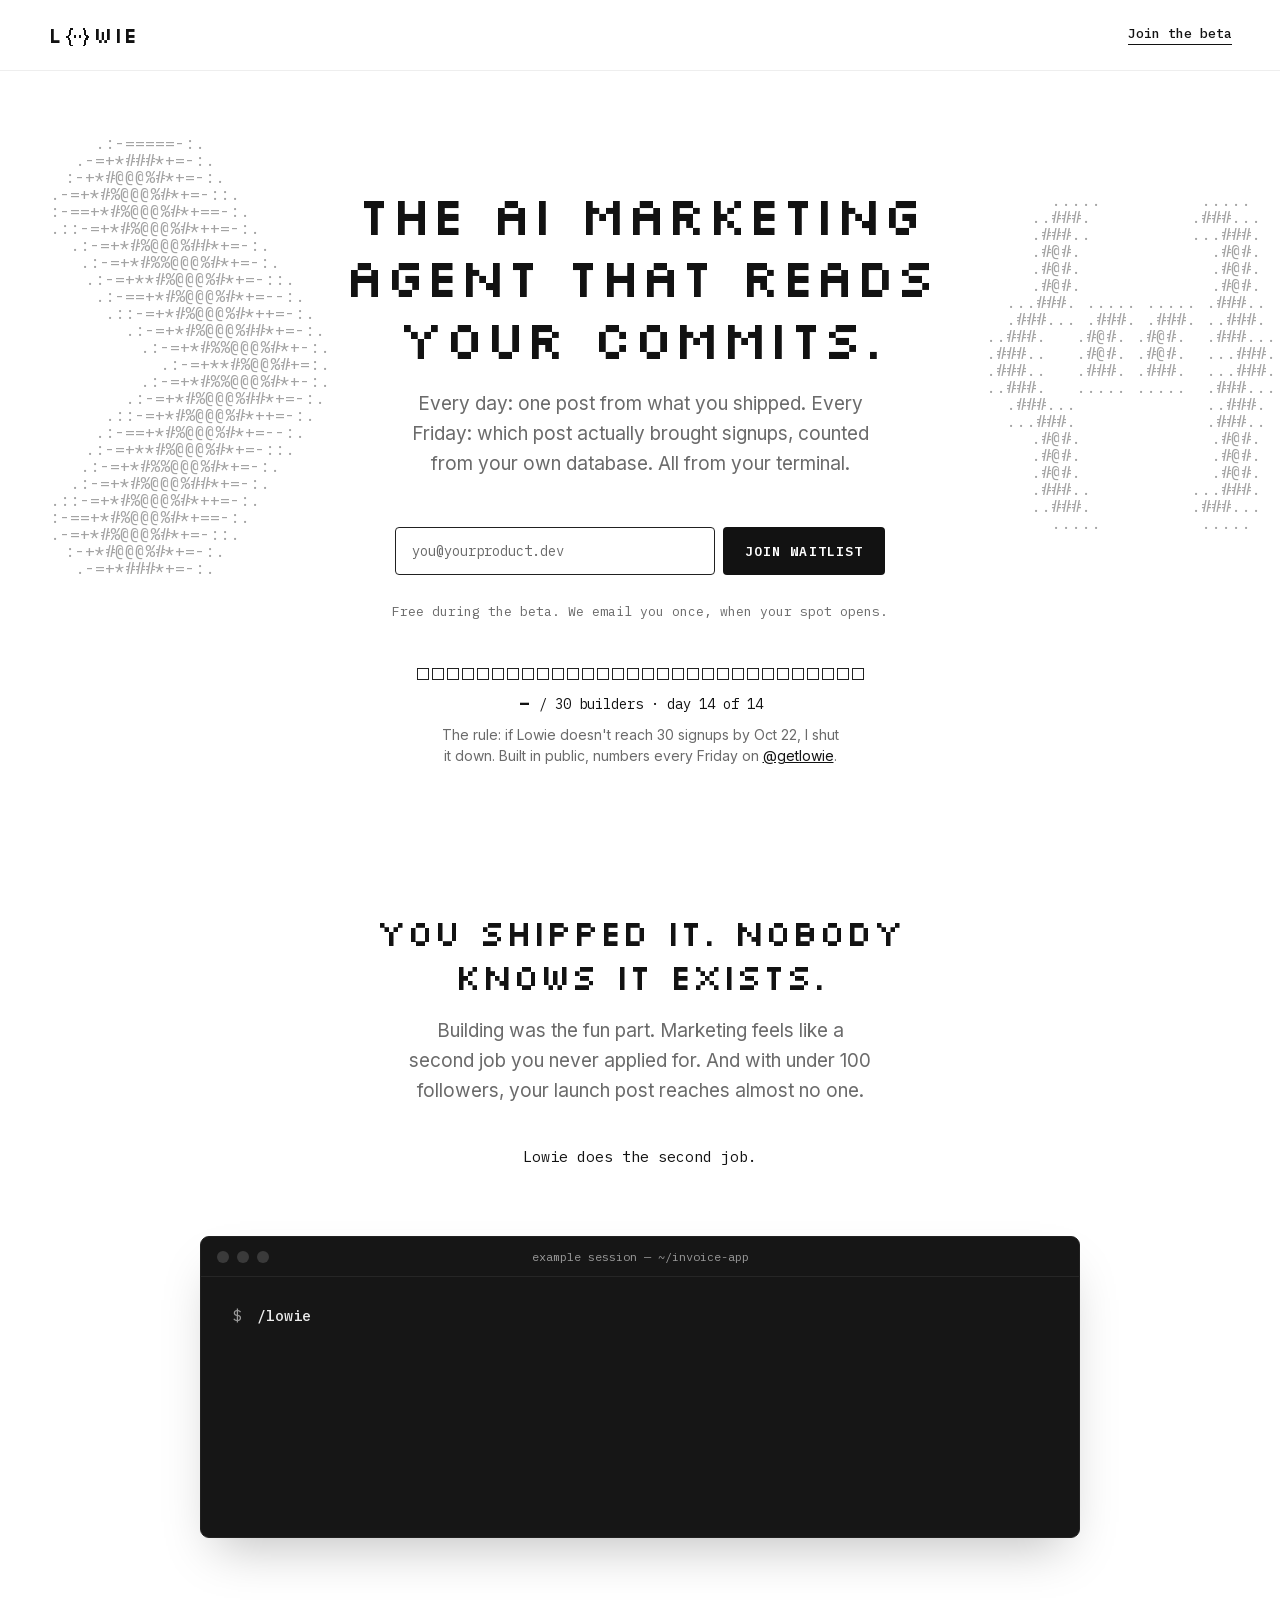
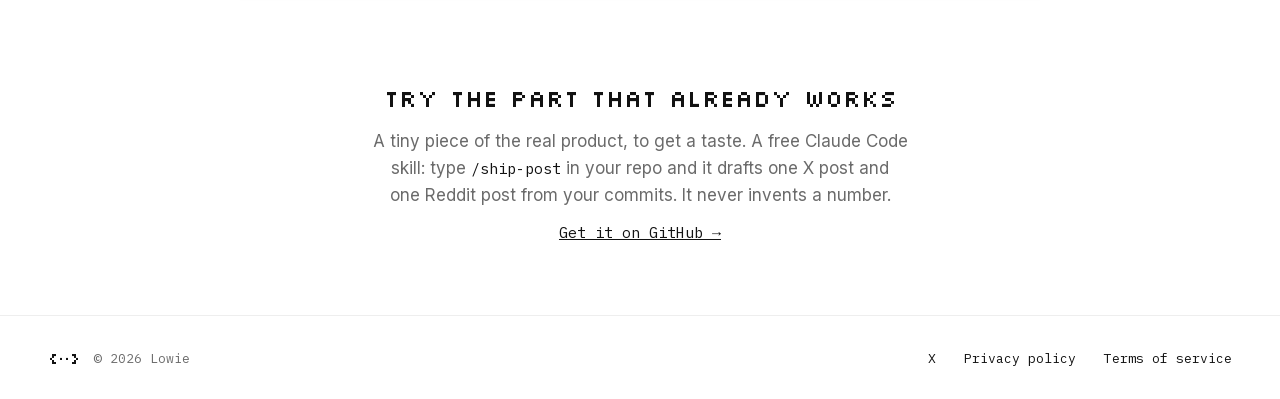
==== index.html @ 248601bb "Lead with measurement instead of thread finding Co-Authored-By: Claude Opus 5.5 <noreply@anthropic.c" ====
<!doctype html>
<html lang="en">
<head>
<meta charset="utf-8">
<meta name="viewport" content="width=device-width, initial-scale=1">
<title>Lowie: the AI marketing agent that reads your commits</title>
<meta name="description" content="Every day: one post from what you shipped. Every Friday: which post actually brought signups, counted from your own database. All from your terminal.">
<meta property="og:title" content="Lowie: the AI marketing agent that reads your commits">
<meta property="og:description" content="Every day: one post from what you shipped. Every Friday: which post actually brought signups.">
<meta property="og:type" content="website">
<meta property="og:url" content="https://getlowie.vercel.app/">
<meta property="og:image" content="https://getlowie.vercel.app/og.png">
<meta property="og:image:width" content="1200">
<meta property="og:image:height" content="630">
<meta property="og:image:alt" content="Lowie: the AI marketing agent that reads your commits.">
<meta name="twitter:card" content="summary_large_image">
<meta name="twitter:site" content="@getlowie">
<meta name="twitter:image" content="https://getlowie.vercel.app/og.png">
<meta name="theme-color" content="#FFFFFF">
<link rel="apple-touch-icon" href="/apple-touch-icon.png">
<link rel="icon" href="favicon.svg" type="image/svg+xml">
<link href="/fonts/fonts.css" rel="stylesheet">
<style>
  :root {
    --bg: #FFFFFF; --ink: #121212; --muted: #6B6B6B; --line: #EEEEEE;
    --lavender: #EAE4FF; --ascii: #A3A3A3;
    --term: #161616; --term-line: #262626; --term-text: #EDEDED; --term-dim: #9A9A9A;
    --term-accent: #C4B5FD; --term-ok: #86EFAC; --term-hl: #232129;
    --mono: "IBM Plex Mono", ui-monospace, Menlo, monospace;
    --pixel: "Silkscreen", var(--mono);
    --sans: "Inter", system-ui, sans-serif;
  }
  * { box-sizing: border-box; margin: 0; }
  body { background: var(--bg); color: var(--ink); font-family: var(--sans); -webkit-font-smoothing: antialiased; overflow-x: hidden; }
  a { color: inherit; }
  ::selection { background: var(--lavender); color: var(--ink); }
  h1, .sub { text-wrap: balance; }

  body > nav { display: flex; align-items: center; justify-content: space-between; padding: 24px 48px; border-bottom: 1px solid var(--line); }
  .logo { display: flex; align-items: center; text-decoration: none; font-family: var(--pixel); font-size: 22px; line-height: 1; letter-spacing: .02em; }
  .logo .wm { display: flex; align-items: center; }
  .logo svg { margin: 0 3px; position: relative; top: 2px; }
  .navlink { font-family: var(--mono); font-size: 13px; font-weight: 500; color: var(--ink); text-decoration: none; border-bottom: 1px solid var(--ink); padding-bottom: 2px; }
  .chip { font-family: var(--mono); font-size: 12px; font-weight: 600; letter-spacing: .08em; text-transform: uppercase; background: var(--lavender); color: var(--ink); padding: 7px 12px; border-radius: 4px; text-decoration: none; }

  .hero { position: relative; display: flex; flex-direction: column; align-items: center; text-align: center; gap: 28px; padding: 112px 48px 72px; }
  .hero h1 { font-family: var(--pixel); font-weight: 400; font-size: 54px; line-height: 62px; max-width: 820px; letter-spacing: -.01em; }
  .sub { font-size: 19px; line-height: 30px; color: var(--muted); max-width: 600px; margin-top: -8px; }
  #join { margin-top: 8px; }
  .ascii { position: absolute; top: 64px; font-family: var(--mono); font-size: 16px; line-height: 17px; color: var(--ascii); white-space: pre; user-select: none; pointer-events: none; }
  .ascii.left { left: -40px; }
  .ascii.right { right: 4px; font-size: 16px; line-height: 17px; top: 104px; }

  form { display: flex; gap: 8px; padding-top: 12px; }
  input[type=email], input[type=text] { width: 320px; height: 48px; padding: 0 16px; border: 1px solid #212121; border-radius: 4px; font-family: var(--mono); font-size: 14px; color: var(--ink); background: #fff; }
  input::placeholder { color: var(--muted); }
  input:focus-visible, button:focus-visible { outline: 2px solid var(--ink); outline-offset: 2px; }
  button { height: 48px; padding: 0 22px; border: 0; border-radius: 4px; background: var(--ink); color: #fff; font-family: var(--mono); font-size: 13px; font-weight: 600; letter-spacing: .08em; text-transform: uppercase; cursor: pointer; transition: opacity 150ms; }
  button:hover { opacity: .85; }
  button[disabled] { opacity: .6; cursor: default; }
  .live { display: flex; flex-direction: column; align-items: center; gap: 10px; padding-top: 20px; max-width: 520px; }
  .live-bar { display: flex; gap: 3px; }
  .live-bar i { width: 12px; height: 12px; border: 1px solid #212121; }
  .live-bar i.on { background: var(--ink); }
  .live-text { font-family: var(--mono); font-size: 14px; }
  .live-text strong { font-family: var(--pixel); font-weight: 400; font-size: 18px; }
  .live-rule { font-size: 14px; line-height: 21px; color: var(--muted); text-wrap: balance; }
  .live-rule a { color: var(--ink); }
  @media (max-width: 640px) { .live-bar i { width: 8px; height: 8px; } .live-bar { gap: 2px; } }
  .micro { font-family: var(--mono); font-size: 13px; color: var(--muted); }
  .status { font-family: var(--mono); font-size: 14px; }
  .status:empty { display: none; }
  #join { display: flex; flex-direction: column; align-items: center; }
  .status.err { color: #B42318; }
  .sr { position: absolute; left: -9999px; }
  .card { display: flex; flex-direction: column; align-items: center; gap: 12px; width: 460px; max-width: 100%; padding: 28px 24px; border: 1px solid #212121; border-radius: 8px; background: #fff; }
  .card .c-label { font-family: var(--mono); font-size: 13px; color: var(--muted); }
  .card .c-pos { font-family: var(--pixel); font-size: 64px; line-height: 64px; }
  .card .c-sub { font-family: var(--mono); font-size: 13px; color: var(--muted); }
  .c-invite { display: flex; flex-direction: column; align-items: center; gap: 12px; width: 100%; padding-top: 16px; border-top: 1px solid var(--line); margin-top: 4px; }
  .card .c-title { font-size: 16px; font-weight: 600; }
  .c-code { display: flex; align-items: center; justify-content: space-between; gap: 12px; width: 100%; height: 56px; padding: 0 18px; border: 1px solid #212121; border-radius: 4px; background: #fff; color: var(--ink); cursor: pointer; text-transform: none; letter-spacing: 0; }
  .c-code:hover { opacity: 1; background: #F8F8F8; }
  .c-code #c-code { font-family: var(--mono); font-size: 22px; font-weight: 600; letter-spacing: .3em; }
  .c-copy-label { font-family: var(--mono); font-size: 12px; font-weight: 600; letter-spacing: .08em; text-transform: uppercase; color: var(--muted); }
  .card .c-hint { font-size: 14px; line-height: 21px; color: var(--muted); max-width: 380px; }
  .c-meter { display: flex; gap: 6px; }
  .c-meter i { width: 36px; height: 8px; border: 1px solid #212121; border-radius: 2px; }
  .c-meter i.on { background: var(--ink); }
  .card .c-meter-label { font-family: var(--mono); font-size: 13px; color: var(--ink); }
  .c-btns { display: flex; flex-wrap: wrap; justify-content: center; gap: 8px; }
  .c-btns a { font-family: var(--mono); font-size: 13px; font-weight: 500; color: var(--ink); text-decoration: none; padding: 8px 12px; border: 1px solid #8A8A8A; border-radius: 4px; }
  .c-btns a:hover { border-color: var(--ink); }
  .card .c-friends { font-family: var(--mono); font-size: 13px; color: var(--muted); }
  .card form { width: 100%; padding-top: 8px; border-top: 1px solid var(--line); margin-top: 6px; }
  .card form input { flex: 1; width: auto; min-width: 0; }
  .done { display: none; flex-direction: column; align-items: center; gap: 14px; }
  .done.show { display: flex; }

  .problem { display: flex; flex-direction: column; align-items: center; text-align: center; gap: 18px; padding: 72px 48px 40px; }
  .problem h2 { font-family: var(--pixel); font-weight: 400; font-size: 36px; line-height: 44px; max-width: 760px; text-wrap: balance; }
  .problem p { font-size: 19px; line-height: 30px; color: var(--muted); max-width: 600px; text-wrap: balance; }
  .problem .bridge { font-family: var(--mono); font-size: 15px; color: var(--ink); padding-top: 18px; }
  @media (max-width: 640px) { .problem { padding: 40px 16px 24px; } .problem h2 { font-size: 24px; line-height: 30px; } .problem p { font-size: 17px; line-height: 27px; } }
  .free { display: flex; flex-direction: column; align-items: center; text-align: center; gap: 14px; padding: 24px 48px 72px; }
  .free h2 { font-family: var(--pixel); font-weight: 400; font-size: 24px; line-height: 32px; text-wrap: balance; }
  .free p { font-size: 17px; line-height: 27px; color: var(--muted); max-width: 560px; text-wrap: balance; }
  .free code { font-family: var(--mono); font-size: 15px; color: var(--ink); white-space: nowrap; }
  .free a { font-family: var(--mono); font-size: 15px; color: var(--ink); }
  @media (max-width: 640px) { .free { padding: 16px 16px 48px; } .free h2 { font-size: 20px; line-height: 28px; } }
  .term-wrap { display: flex; justify-content: center; padding: 24px 48px 120px; }
  .term { width: 880px; max-width: 100%; background: var(--term); border: 1px solid #212121; border-radius: 9px; overflow: hidden; box-shadow: 0 24px 48px -16px rgba(0,0,0,.25); }
  .bar { position: relative; display: flex; gap: 8px; align-items: center; height: 40px; padding: 0 16px; border-bottom: 1px solid var(--term-line); }
  .bar i { width: 12px; height: 12px; border-radius: 50%; background: #3A3A3A; }
  .bar span { position: absolute; inset: 0; display: flex; align-items: center; justify-content: center; font-family: var(--mono); font-size: 12px; color: var(--term-dim); }
  .session { display: flex; flex-direction: column; gap: 12px; padding: 28px 32px 32px; font-family: var(--mono); font-size: 15px; line-height: 22px; color: var(--term-text); text-align: left; }
  .row { display: flex; gap: 10px; }
  .row b { font-weight: 400; width: 14px; flex-shrink: 0; }
  .cmd { font-weight: 500; }
  .dim { color: var(--term-dim); }
  .acc { color: var(--term-accent); }
  .ok { color: var(--term-ok); }
  .hl { padding-top: 8px; }
  .hl strong { color: var(--term-accent); font-weight: 600; }
  .cursor { display: inline-block; width: 9px; height: 19px; background: var(--term-text); vertical-align: middle; animation: blink 1.1s steps(1) infinite; }
  @keyframes blink { 50% { opacity: 0; } }
  .session.play .row { opacity: 0; transform: translateY(4px); transition: opacity 260ms ease, transform 260ms ease; }
  .session.play .row.on { opacity: 1; transform: none; }
  @media (prefers-reduced-motion: reduce) { .cursor { animation: none; } }

  footer { display: flex; justify-content: space-between; align-items: center; padding: 32px 48px; border-top: 1px solid var(--line); font-family: var(--mono); font-size: 13px; color: var(--muted); }
  .f-left { display: flex; align-items: center; gap: 14px; }
  .f-mark { font-family: var(--pixel); color: var(--ink); font-size: 16px; }
  .f-links { display: flex; gap: 28px; }
  .f-links a { color: var(--ink); text-decoration: none; }
  .f-links a:hover { text-decoration: underline; text-underline-offset: 3px; }

  @media (max-width: 1100px) { .ascii { display: none; } }
  @media (max-width: 640px) {
    body > nav { padding: 16px; }
    .hero { padding: 56px 16px 48px; gap: 22px; }
    .hero h1 { font-size: 30px; line-height: 36px; }
    .sub { font-size: 17px; line-height: 27px; }
    #join { width: 100%; }
    form { flex-direction: column; width: 100%; }
    input[type=email], input[type=text] { width: 100%; }
    .term-wrap { padding: 8px 16px 64px; }
    .bar span { position: static; inset: auto; flex: 1; min-width: 0; justify-content: flex-start; padding-left: 8px; font-size: 11px; white-space: nowrap; overflow: hidden; text-overflow: ellipsis; }
    .session { padding: 20px 16px; font-size: 13px; line-height: 20px; }
    .row { flex-wrap: wrap; column-gap: 8px; row-gap: 0; }
    .row > :nth-child(2):not(.cursor) { flex: 1 1 0; min-width: 0; }
    .row > :nth-child(3) { flex-basis: 100%; padding-left: 20px; }
    .row b { width: 12px; }
    footer { flex-direction: column; align-items: flex-start; gap: 16px; padding: 24px 16px; }
    .f-links { flex-wrap: wrap; gap: 16px 24px; }
  }
</style>
<script defer src="/_vercel/insights/script.js"></script>
</head>
<body>
<nav>
  <a class="logo" href="/" aria-label="Lowie">
    <span class="wm" aria-hidden="true">L<svg id="mark" width="25" height="20" viewBox="0 0 20 16" shape-rendering="crispEdges"></svg>WIE</span>
  </a>
  <a class="navlink" href="#join">Join the beta</a>
</nav>

<main>
<section class="hero">
<pre class="ascii left" aria-hidden="true"> .:-=====-:.
.-=+*###*+=-:.
:-+*#@@@%#*+=-:.
.-=+*#%@@@%#*+=-::.
 :-==+*#%@@@%#*+==-:.
  .::-=+*#%@@@%#*++=-:.
     .:-=+*#%@@@%##*+=-:.
       .:-=+*#%%@@@%#*+=-:.
         .:-=+**#%@@@%#*+=-::.
           .:-==+*#%@@@%#*+=--:.
             .::-=+*#%@@@%#*++=-:.
                .:-=+*#%@@@%##*+=-:.
                  .:-=+*#%%@@@%#*+-:.
                    .:-=+**#%@@%#+=:.
                  .:-=+*#%%@@@%#*+-:.
                .:-=+*#%@@@%##*+=-:.
             .::-=+*#%@@@%#*++=-:.
           .:-==+*#%@@@%#*+=--:.
         .:-=+**#%@@@%#*+=-::.
       .:-=+*#%%@@@%#*+=-:.
     .:-=+*#%@@@%##*+=-:.
  .::-=+*#%@@@%#*++=-:.
 :-==+*#%@@@%#*+==-:.
.-=+*#%@@@%#*+=-::.
:-+*#@@@%#*+=-:.
.-=+*###*+=-:.</pre>
<pre class="ascii right" id="ascii-face" aria-hidden="true"></pre>

  <h1>The AI marketing agent that reads your commits.</h1>
  <p class="sub">Every day: one post from what you shipped. Every Friday: which post actually brought signups, counted from your own database. All from your terminal.</p>

  <div id="join">
    <form id="f" novalidate>
      <label for="email" style="position:absolute;left:-9999px">Email</label>
      <input id="email" name="email" type="email" autocomplete="email" placeholder="you@yourproduct.dev" required>
      <button type="submit">Join waitlist</button>
    </form>
    <div class="done" id="done">
      <div class="card" aria-live="polite">
        <p class="c-label">You're on the list</p>
        <p class="c-pos">#<span id="c-pos">–</span></p>
        <p class="c-sub"><span id="c-total">–</span> waiting · <span id="c-refs">0</span> invited by you</p>
        <div class="c-invite">
          <p class="c-title">Invite 3 friends, get into the first wave</p>
          <div class="c-meter" aria-hidden="true"><i id="m1"></i><i id="m2"></i><i id="m3"></i></div>
          <p class="c-meter-label" id="c-meter-label">0 of 3 friends joined</p>
          <button type="button" class="c-code" id="c-copy"><span id="c-code">––––––––</span><span class="c-copy-label" id="c-copy-label">Copy link</span></button>
          <p class="c-hint">3 friends who join with your link = a guaranteed spot in the first wave of the beta. Every invite also moves you up the line.</p>
          <div class="c-btns">
            <a id="s-wa" target="_blank" rel="noopener">WhatsApp</a>
            <a id="s-x" target="_blank" rel="noopener">X</a>
            <a id="s-tg" target="_blank" rel="noopener">Telegram</a>
            <a id="s-mail">Email</a>
            <a id="s-sms">Messages</a>
          </div>
          <p class="c-friends" id="c-friends">Friends who join with your link show up here.</p>
        </div>
        <form id="f2" novalidate>
          <label for="building" class="sr">What are you building?</label>
          <input id="building" name="building" type="text" maxlength="500" placeholder="What are you building? (optional)">
          <button type="submit">Send</button>
        </form>
      </div>
    </div>
  </div>
  <p class="status" id="status" role="status" aria-live="polite"></p>
  <p class="micro">Free during the beta. We email you once, when your spot opens.</p>
  <div class="live" aria-live="polite">
    <div class="live-bar" id="live-bar" aria-hidden="true"></div>
    <p class="live-text"><strong id="live-n">–</strong> / 30 builders · day <span id="live-day">–</span> of 14</p>
    <p class="live-rule">The rule: if Lowie doesn't reach 30 signups by Oct 22, I shut it down. Built in public, numbers every Friday on <a href="https://x.com/getlowie" target="_blank" rel="noopener">@getlowie</a>.</p>
  </div>
</section>

<section class="problem" aria-labelledby="problem-title">
  <h2 id="problem-title">You shipped it. Nobody knows it exists.</h2>
  <p>Building was the fun part. Marketing feels like a second job you never applied for. And with under 100 followers, your launch post reaches almost no one.</p>
  <p class="bridge">Lowie does the second job.</p>
</section>

<section class="term-wrap" aria-label="Example Lowie session">
  <div class="term">
    <div class="bar"><i></i><i></i><i></i><span>example session — ~/invoice-app</span></div>
    <div class="session">
      <div class="row"><b class="dim">$</b><span class="cmd">/lowie</span></div>
      <div class="row"><b class="ok">✓</b><span>read 14 commits since Monday</span><span class="dim">(12 co-authored by Claude Code)</span></div>
      <div class="row"><b class="acc">→</b><span>1 post drafted for r/SideProject:</span><span class="acc">"Invoices now export to CSV"</span></div>
      <div class="row"><b class="acc">→</b><span>tracked link added:</span><span class="dim">?ref=reddit-sideproject</span></div>
      <div class="row hl"><strong>Friday:</strong><span>4 signups this week · 3 from your Reddit profile link</span></div>
      <div class="row"><b class="dim">$</b><span class="cursor" aria-hidden="true"></span></div>
    </div>
  </div>
</section>

<section class="free" aria-labelledby="free-title">
  <h2 id="free-title">Try the part that already works</h2>
  <p>A tiny piece of the real product, to get a taste. A free Claude Code skill: type <code>/ship-post</code> in your repo and it drafts one X post and one Reddit post from your commits. It never invents a number.</p>
  <a href="https://github.com/thiguillaumat-art/lowie/tree/main/skill/ship-post" target="_blank" rel="noopener">Get it on GitHub →</a>
</section>
</main>

<footer>
  <div class="f-left"><span class="f-mark" aria-hidden="true">{••}</span><span>© 2026 Lowie</span></div>
  <nav class="f-links" aria-label="Footer">
    <a href="https://x.com/getlowie" target="_blank" rel="noopener">X</a>
    <a href="/privacy">Privacy policy</a>
    <a href="/terms">Terms of service</a>
  </nav>
</footer>

<script>
  const SUPABASE_URL = "https://ecplpdwjbnsrkiyaarpj.supabase.co";
  const KEY = "sb_publishable_4-xZZED3d-0w0ejbGMMNeA_I9WcQkRp";
  const params = new URLSearchParams(location.search);
  const source = (params.get("ref") || params.get("utm_source") || "direct").slice(0, 64);
  const status = document.getElementById("status");
  let joined = null;

  // Lowie mark: { •• } — face = what's between the braces
  const INK = "#121212", r = (x,y,w,h)=>`<rect x="${x}" y="${y}" width="${w}" height="${h}" fill="${INK}"/>`;
  const LB = [[4,1,2,1],[3,2,2,4],[2,6,2,1],[1,7,2,2],[2,9,2,1],[3,10,2,4],[4,14,2,1]];
  const braces = dx => LB.map(([x,y,w,h])=>r(x+dx,y,w,h)).join("") + LB.map(([x,y,w,h])=>r(20-x-w-dx,y,w,h)).join("");
  const FACE = {
    idle:  ()=>r(7,6,2,3)+r(11,6,2,3),
    blink: ()=>r(7,8,2,1)+r(11,8,2,1),
    plus1: ()=>r(6,7,3,1)+r(7,6,1,3)+r(12,5,1,5)+r(11,6,1,1),
    happy: ()=>r(7,6,2,1)+r(6,7,1,1)+r(9,7,1,1)+r(11,6,2,1)+r(10,7,1,1)+r(13,7,1,1)
  };
  const mark = document.getElementById("mark");
  const show = (f, dx=0) => mark.innerHTML = braces(dx) + FACE[f]();
  const still = matchMedia("(prefers-reduced-motion: reduce)").matches;
  let busy = false;
  show("idle");
  if (!still) setInterval(() => { if (busy) return; show("blink"); setTimeout(() => !busy && show("idle"), 140); }, 4200);
  function celebrate() {
    if (still) return show("happy");
    busy = true; show("plus1", 1); asciiMode = "plus1"; drawAscii();
    setTimeout(() => { show("happy", 1); asciiMode = "happy"; drawAscii(); }, 1100);
    setTimeout(() => { show("idle"); busy = false; asciiMode = "idle"; drawAscii(); }, 2600);
  }


  // Big ASCII Lowie: same pixel grid as the mark, rendered as text; eyes follow the pointer
  const asciiEl = document.getElementById("ascii-face");
  function asciiFace(face, ex=0, ey=0, hug=0) {
    const W=20, H=16, g = Array.from({length:H}, () => Array(W).fill(0));
    const fill = (x,y,w,h) => { for (let j=y;j<y+h;j++) for (let i=x;i<x+w;i++) if (j>=0&&j<H&&i>=0&&i<W) g[j][i]=1; };
    LB.forEach(([x,y,w,h]) => { fill(x+hug,y,w,h); fill(20-x-w-hug,y,w,h); });
    if (face === "plus1") { fill(6,7,3,1); fill(7,6,1,3); fill(12,5,1,5); fill(11,6,1,1); }
    else if (face === "happy") { fill(7,6,2,1); fill(6,7,1,1); fill(9,7,1,1); fill(11,6,2,1); fill(10,7,1,1); fill(13,7,1,1); }
    else if (face === "blink") { fill(7+ex,8,2,1); fill(11+ex,8,2,1); }
    else { fill(7+ex,6+ey,2,3); fill(11+ex,6+ey,2,3); }
    const R=21, C=30, rows = Array.from({length:R}, (_,y) => Array.from({length:C}, (_,x) => g[Math.floor(y*H/R)][Math.floor(x*W/C)]));
    const at = (y,x) => y>=0 && y<R && x>=0 && x<C && rows[y][x];
    return rows.map((row,y) => row.map((v,x) => {
      let near = false, edge = false;
      for (let dy=-1; dy<=1; dy++) for (let dx=-1; dx<=1; dx++) { if (at(y+dy,x+dx)) near = true; else edge = true; }
      return v ? (edge ? "#" : "@") : (near ? "." : " ");
    }).join("").replace(/\s+$/,"")).join("\n");
  }
  let look = {x:0, y:0}, asciiMode = "idle";
  const drawAscii = () => { if (asciiEl) asciiEl.textContent = asciiFace(asciiMode, look.x, look.y, asciiMode==="idle"||asciiMode==="blink" ? 0 : 1); };
  drawAscii();
  if (asciiEl && !still) {
    addEventListener("pointermove", e => {
      const b = asciiEl.getBoundingClientRect(), cx = b.left + b.width/2, cy = b.top + b.height/2;
      const nx = Math.max(-1, Math.min(1, Math.round((e.clientX-cx)/240))), ny = Math.max(-1, Math.min(1, Math.round((e.clientY-cy)/200)));
      if (nx !== look.x || ny !== look.y) { look = {x:nx, y:ny}; if (asciiMode==="idle") drawAscii(); }
    });
    document.getElementById("email").addEventListener("input", () => { look = {x:-1, y:1}; if (asciiMode==="idle") drawAscii(); });
    setInterval(() => { if (asciiMode!=="idle") return; asciiMode="blink"; drawAscii(); setTimeout(() => { if (asciiMode==="blink") { asciiMode="idle"; drawAscii(); } }, 150); }, 4200);
  }

  const refCode = (params.get("r") || "").slice(0, 16);
  const store = { get: k => { try { return localStorage.getItem(k); } catch { return null; } },
                  set: (k, v) => { try { localStorage.setItem(k, v); } catch {} } };

  // terminal plays its session once, when it comes into view
  const sess = document.querySelector(".session");
  if (sess && !still && "IntersectionObserver" in window) {
    sess.classList.add("play");
    const rows = [...sess.querySelectorAll(".row")];
    let played = false;
    const play = () => { if (played) return; played = true; rows.forEach((row, i) => setTimeout(() => row.classList.add("on"), 250 + i * 420)); };
    const io = new IntersectionObserver(entries => { if (entries.some(e => e.isIntersecting)) { io.disconnect(); play(); } }, { threshold: 0.1 });
    io.observe(sess);
    setTimeout(play, 4000); // never leave the session hidden
  }

  async function rpc(fn, body) {
    const r = await fetch(SUPABASE_URL + "/rest/v1/rpc/" + fn, {
      method: "POST",
      headers: { "apikey": KEY, "Content-Type": "application/json" },
      body: JSON.stringify(body)
    });
    if (!r.ok) {
      let msg = ""; try { msg = (await r.json()).message || ""; } catch {}
      throw new Error(/too many/.test(msg) ? "limit" : r.status === 400 ? "invalid" : "network");
    }
    return r.json();
  }
  const join = (email, building) => rpc("join_waitlist", { p_email: email, p_source: source, p_building: building || null, p_ref: refCode || null });

  function showCard(st) {
    if (!st || !st.code) return;
    store.set("lowie_code", st.code);
    const link = location.origin + "/?r=" + st.code;
    const msg = "I just joined the waitlist for Lowie, the AI marketing agent that reads your commits.";
    window.__lowieLink = link;
    document.getElementById("c-pos").textContent = st.position.toLocaleString("en-US");
    document.getElementById("c-total").textContent = st.total.toLocaleString("en-US");
    document.getElementById("c-refs").textContent = st.referrals;
    document.getElementById("c-code").textContent = st.code.toUpperCase();
    document.getElementById("s-wa").href = "https://wa.me/?text=" + encodeURIComponent(msg + " " + link);
    document.getElementById("s-x").href = "https://x.com/intent/post?text=" + encodeURIComponent(msg) + "&url=" + encodeURIComponent(link);
    document.getElementById("s-tg").href = "https://t.me/share/url?url=" + encodeURIComponent(link) + "&text=" + encodeURIComponent(msg);
    document.getElementById("s-mail").href = "mailto:?subject=" + encodeURIComponent("Lowie") + "&body=" + encodeURIComponent(msg + "\n\n" + link);
    document.getElementById("s-sms").href = "sms:?&body=" + encodeURIComponent(msg + " " + link);
    const n = Math.min(st.referrals || 0, 3);
    for (let k = 1; k <= 3; k++) document.getElementById("m" + k).classList.toggle("on", k <= n);
    document.getElementById("c-meter-label").textContent = n >= 3 ? "First wave: guaranteed" : n + " of 3 friends joined";
    const inv = st.invites || [];
    if (inv.length) {
      const fmt = d => new Date(d).toLocaleDateString("en-US", { month: "short", day: "numeric" });
      document.getElementById("c-friends").textContent = inv.length + (inv.length > 1 ? " friends" : " friend") + " joined with your link · last on " + fmt(inv[0]);
    }
    document.getElementById("f").style.display = "none";
    document.getElementById("done").classList.add("show");
  }

  document.getElementById("c-copy").addEventListener("click", async () => {
    const link = window.__lowieLink || "", label = document.getElementById("c-copy-label");
    try { await navigator.clipboard.writeText(link); label.textContent = "Copied"; }
    catch { label.textContent = link; }
    setTimeout(() => label.textContent = "Copy link", 1800);
  });

  // live counter: the public kill switch
  (function () {
    const bar = document.getElementById("live-bar");
    for (let k = 0; k < 30; k++) bar.appendChild(document.createElement("i"));
    const day = Math.min(14, Math.max(1, Math.floor((Date.now() - Date.UTC(2026, 9, 7, 22)) / 864e5) + 1));
    document.getElementById("live-day").textContent = day;
    window.refreshCount = () => rpc("waitlist_count", {}).then(n => {
      document.getElementById("live-n").textContent = n;
      [...bar.children].forEach((el, k) => el.classList.toggle("on", k < n));
    }).catch(() => {});
    refreshCount();
  })();

  // returning visitor: show their place in line
  const saved = store.get("lowie_code");
  if (saved) rpc("waitlist_status", { p_code: saved }).then(st => { if (st) { showCard(st); document.getElementById("f2").style.display = "none"; } }).catch(() => {});

  document.getElementById("f").addEventListener("submit", async (e) => {
    e.preventDefault();
    const email = document.getElementById("email").value.trim();
    const btn = e.target.querySelector("button");
    status.className = "status"; status.textContent = "";
    if (!/^[^@\s]+@[^@\s]+\.[^@\s]+$/.test(email)) {
      status.className = "status err"; status.textContent = "That email doesn't look right."; return;
    }
    btn.disabled = true; btn.textContent = "Joining…";
    try {
      const st = await join(email);
      if (st && st.exists) {
        status.className = "status"; status.textContent = "You're already on the list. We'll email you when your spot opens.";
        btn.disabled = false; btn.textContent = "Join waitlist"; return;
      }
      joined = email;
      celebrate();
      showCard(st);
      refreshCount();
    } catch (err) {
      status.className = "status err";
      status.textContent = err.message === "invalid" ? "That email doesn't look right." : err.message === "limit" ? "Too many signups from this connection. Try again in an hour." : "Something went wrong. Try again in a minute.";
      btn.disabled = false; btn.textContent = "Join waitlist";
    }
  });

  document.getElementById("f2").addEventListener("submit", async (e) => {
    e.preventDefault();
    const text = document.getElementById("building").value.trim();
    if (!text || !joined) return;
    const btn = e.target.querySelector("button");
    btn.disabled = true;
    try { await join(joined, text); e.target.style.display = "none"; status.className = "status"; status.textContent = "Thanks. That helps us build the right thing."; }
    catch { btn.disabled = false; status.className = "status err"; status.textContent = "Couldn't send that. Try again."; }
  });
</script>
</body>
</html>
---- fonts/fonts.css ----
/* cyrillic-ext */
@font-face {
  font-family: 'IBM Plex Mono';
  font-style: normal;
  font-weight: 400;
  font-display: swap;
  src: url(/fonts/ibmplexmono-v20--F63fjptAgt5VM-kVkqdyU8n1iIq131nj-otFQ.woff2) format('woff2');
  unicode-range: U+0460-052F, U+1C80-1C8A, U+20B4, U+2DE0-2DFF, U+A640-A69F, U+FE2E-FE2F;
}
/* cyrillic */
@font-face {
  font-family: 'IBM Plex Mono';
  font-style: normal;
  font-weight: 400;
  font-display: swap;
  src: url(/fonts/ibmplexmono-v20--F63fjptAgt5VM-kVkqdyU8n1isq131nj-otFQ.woff2) format('woff2');
  unicode-range: U+0301, U+0400-045F, U+0490-0491, U+04B0-04B1, U+2116;
}
/* vietnamese */
@font-face {
  font-family: 'IBM Plex Mono';
  font-style: normal;
  font-weight: 400;
  font-display: swap;
  src: url(/fonts/ibmplexmono-v20--F63fjptAgt5VM-kVkqdyU8n1iAq131nj-otFQ.woff2) format('woff2');
  unicode-range: U+0102-0103, U+0110-0111, U+0128-0129, U+0168-0169, U+01A0-01A1, U+01AF-01B0, U+0300-0301, U+0303-0304, U+0308-0309, U+0323, U+0329, U+1EA0-1EF9, U+20AB;
}
/* latin-ext */
@font-face {
  font-family: 'IBM Plex Mono';
  font-style: normal;
  font-weight: 400;
  font-display: swap;
  src: url(/fonts/ibmplexmono-v20--F63fjptAgt5VM-kVkqdyU8n1iEq131nj-otFQ.woff2) format('woff2');
  unicode-range: U+0100-02BA, U+02BD-02C5, U+02C7-02CC, U+02CE-02D7, U+02DD-02FF, U+0304, U+0308, U+0329, U+1D00-1DBF, U+1E00-1E9F, U+1EF2-1EFF, U+2020, U+20A0-20AB, U+20AD-20C4, U+2113, U+2C60-2C7F, U+A720-A7FF;
}
/* latin */
@font-face {
  font-family: 'IBM Plex Mono';
  font-style: normal;
  font-weight: 400;
  font-display: swap;
  src: url(/fonts/ibmplexmono-v20--F63fjptAgt5VM-kVkqdyU8n1i8q131nj-o.woff2) format('woff2');
  unicode-range: U+0000-00FF, U+0131, U+0152-0153, U+02BB-02BC, U+02C6, U+02DA, U+02DC, U+0304, U+0308, U+0329, U+2000-206F, U+20AC, U+2122, U+2191, U+2193, U+2212, U+2215, U+FEFF, U+FFFD;
}
/* cyrillic-ext */
@font-face {
  font-family: 'IBM Plex Mono';
  font-style: normal;
  font-weight: 500;
  font-display: swap;
  src: url(/fonts/ibmplexmono-v20--F6qfjptAgt5VM-kVkqdyU8n3twJwl1FgsAXHNlYzg.woff2) format('woff2');
  unicode-range: U+0460-052F, U+1C80-1C8A, U+20B4, U+2DE0-2DFF, U+A640-A69F, U+FE2E-FE2F;
}
/* cyrillic */
@font-face {
  font-family: 'IBM Plex Mono';
  font-style: normal;
  font-weight: 500;
  font-display: swap;
  src: url(/fonts/ibmplexmono-v20--F6qfjptAgt5VM-kVkqdyU8n3twJwlRFgsAXHNlYzg.woff2) format('woff2');
  unicode-range: U+0301, U+0400-045F, U+0490-0491, U+04B0-04B1, U+2116;
}
/* vietnamese */
@font-face {
  font-family: 'IBM Plex Mono';
  font-style: normal;
  font-weight: 500;
  font-display: swap;
  src: url(/fonts/ibmplexmono-v20--F6qfjptAgt5VM-kVkqdyU8n3twJwl9FgsAXHNlYzg.woff2) format('woff2');
  unicode-range: U+0102-0103, U+0110-0111, U+0128-0129, U+0168-0169, U+01A0-01A1, U+01AF-01B0, U+0300-0301, U+0303-0304, U+0308-0309, U+0323, U+0329, U+1EA0-1EF9, U+20AB;
}
/* latin-ext */
@font-face {
  font-family: 'IBM Plex Mono';
  font-style: normal;
  font-weight: 500;
  font-display: swap;
  src: url(/fonts/ibmplexmono-v20--F6qfjptAgt5VM-kVkqdyU8n3twJwl5FgsAXHNlYzg.woff2) format('woff2');
  unicode-range: U+0100-02BA, U+02BD-02C5, U+02C7-02CC, U+02CE-02D7, U+02DD-02FF, U+0304, U+0308, U+0329, U+1D00-1DBF, U+1E00-1E9F, U+1EF2-1EFF, U+2020, U+20A0-20AB, U+20AD-20C4, U+2113, U+2C60-2C7F, U+A720-A7FF;
}
/* latin */
@font-face {
  font-family: 'IBM Plex Mono';
  font-style: normal;
  font-weight: 500;
  font-display: swap;
  src: url(/fonts/ibmplexmono-v20--F6qfjptAgt5VM-kVkqdyU8n3twJwlBFgsAXHNk.woff2) format('woff2');
  unicode-range: U+0000-00FF, U+0131, U+0152-0153, U+02BB-02BC, U+02C6, U+02DA, U+02DC, U+0304, U+0308, U+0329, U+2000-206F, U+20AC, U+2122, U+2191, U+2193, U+2212, U+2215, U+FEFF, U+FFFD;
}
/* cyrillic-ext */
@font-face {
  font-family: 'IBM Plex Mono';
  font-style: normal;
  font-weight: 600;
  font-display: swap;
  src: url(/fonts/ibmplexmono-v20--F6qfjptAgt5VM-kVkqdyU8n3vAOwl1FgsAXHNlYzg.woff2) format('woff2');
  unicode-range: U+0460-052F, U+1C80-1C8A, U+20B4, U+2DE0-2DFF, U+A640-A69F, U+FE2E-FE2F;
}
/* cyrillic */
@font-face {
  font-family: 'IBM Plex Mono';
  font-style: normal;
  font-weight: 600;
  font-display: swap;
  src: url(/fonts/ibmplexmono-v20--F6qfjptAgt5VM-kVkqdyU8n3vAOwlRFgsAXHNlYzg.woff2) format('woff2');
  unicode-range: U+0301, U+0400-045F, U+0490-0491, U+04B0-04B1, U+2116;
}
/* vietnamese */
@font-face {
  font-family: 'IBM Plex Mono';
  font-style: normal;
  font-weight: 600;
  font-display: swap;
  src: url(/fonts/ibmplexmono-v20--F6qfjptAgt5VM-kVkqdyU8n3vAOwl9FgsAXHNlYzg.woff2) format('woff2');
  unicode-range: U+0102-0103, U+0110-0111, U+0128-0129, U+0168-0169, U+01A0-01A1, U+01AF-01B0, U+0300-0301, U+0303-0304, U+0308-0309, U+0323, U+0329, U+1EA0-1EF9, U+20AB;
}
/* latin-ext */
@font-face {
  font-family: 'IBM Plex Mono';
  font-style: normal;
  font-weight: 600;
  font-display: swap;
  src: url(/fonts/ibmplexmono-v20--F6qfjptAgt5VM-kVkqdyU8n3vAOwl5FgsAXHNlYzg.woff2) format('woff2');
  unicode-range: U+0100-02BA, U+02BD-02C5, U+02C7-02CC, U+02CE-02D7, U+02DD-02FF, U+0304, U+0308, U+0329, U+1D00-1DBF, U+1E00-1E9F, U+1EF2-1EFF, U+2020, U+20A0-20AB, U+20AD-20C4, U+2113, U+2C60-2C7F, U+A720-A7FF;
}
/* latin */
@font-face {
  font-family: 'IBM Plex Mono';
  font-style: normal;
  font-weight: 600;
  font-display: swap;
  src: url(/fonts/ibmplexmono-v20--F6qfjptAgt5VM-kVkqdyU8n3vAOwlBFgsAXHNk.woff2) format('woff2');
  unicode-range: U+0000-00FF, U+0131, U+0152-0153, U+02BB-02BC, U+02C6, U+02DA, U+02DC, U+0304, U+0308, U+0329, U+2000-206F, U+20AC, U+2122, U+2191, U+2193, U+2212, U+2215, U+FEFF, U+FFFD;
}
/* cyrillic-ext */
@font-face {
  font-family: 'Inter';
  font-style: normal;
  font-weight: 400;
  font-display: swap;
  src: url(/fonts/inter-v20-UcC73FwrK3iLTeHuS_nVMrMxCp50SjIa2JL7W0Q5n-wU.woff2) format('woff2');
  unicode-range: U+0460-052F, U+1C80-1C8A, U+20B4, U+2DE0-2DFF, U+A640-A69F, U+FE2E-FE2F;
}
/* cyrillic */
@font-face {
  font-family: 'Inter';
  font-style: normal;
  font-weight: 400;
  font-display: swap;
  src: url(/fonts/inter-v20-UcC73FwrK3iLTeHuS_nVMrMxCp50SjIa0ZL7W0Q5n-wU.woff2) format('woff2');
  unicode-range: U+0301, U+0400-045F, U+0490-0491, U+04B0-04B1, U+2116;
}
/* greek-ext */
@font-face {
  font-family: 'Inter';
  font-style: normal;
  font-weight: 400;
  font-display: swap;
  src: url(/fonts/inter-v20-UcC73FwrK3iLTeHuS_nVMrMxCp50SjIa2ZL7W0Q5n-wU.woff2) format('woff2');
  unicode-range: U+1F00-1FFF;
}
/* greek */
@font-face {
  font-family: 'Inter';
  font-style: normal;
  font-weight: 400;
  font-display: swap;
  src: url(/fonts/inter-v20-UcC73FwrK3iLTeHuS_nVMrMxCp50SjIa1pL7W0Q5n-wU.woff2) format('woff2');
  unicode-range: U+0370-0377, U+037A-037F, U+0384-038A, U+038C, U+038E-03A1, U+03A3-03FF;
}
/* vietnamese */
@font-face {
  font-family: 'Inter';
  font-style: normal;
  font-weight: 400;
  font-display: swap;
  src: url(/fonts/inter-v20-UcC73FwrK3iLTeHuS_nVMrMxCp50SjIa2pL7W0Q5n-wU.woff2) format('woff2');
  unicode-range: U+0102-0103, U+0110-0111, U+0128-0129, U+0168-0169, U+01A0-01A1, U+01AF-01B0, U+0300-0301, U+0303-0304, U+0308-0309, U+0323, U+0329, U+1EA0-1EF9, U+20AB;
}
/* latin-ext */
@font-face {
  font-family: 'Inter';
  font-style: normal;
  font-weight: 400;
  font-display: swap;
  src: url(/fonts/inter-v20-UcC73FwrK3iLTeHuS_nVMrMxCp50SjIa25L7W0Q5n-wU.woff2) format('woff2');
  unicode-range: U+0100-02BA, U+02BD-02C5, U+02C7-02CC, U+02CE-02D7, U+02DD-02FF, U+0304, U+0308, U+0329, U+1D00-1DBF, U+1E00-1E9F, U+1EF2-1EFF, U+2020, U+20A0-20AB, U+20AD-20C4, U+2113, U+2C60-2C7F, U+A720-A7FF;
}
/* latin */
@font-face {
  font-family: 'Inter';
  font-style: normal;
  font-weight: 400;
  font-display: swap;
  src: url(/fonts/inter-v20-UcC73FwrK3iLTeHuS_nVMrMxCp50SjIa1ZL7W0Q5nw.woff2) format('woff2');
  unicode-range: U+0000-00FF, U+0131, U+0152-0153, U+02BB-02BC, U+02C6, U+02DA, U+02DC, U+0304, U+0308, U+0329, U+2000-206F, U+20AC, U+2122, U+2191, U+2193, U+2212, U+2215, U+FEFF, U+FFFD;
}
/* cyrillic-ext */
@font-face {
  font-family: 'Inter';
  font-style: normal;
  font-weight: 500;
  font-display: swap;
  src: url(/fonts/inter-v20-UcC73FwrK3iLTeHuS_nVMrMxCp50SjIa2JL7W0Q5n-wU.woff2) format('woff2');
  unicode-range: U+0460-052F, U+1C80-1C8A, U+20B4, U+2DE0-2DFF, U+A640-A69F, U+FE2E-FE2F;
}
/* cyrillic */
@font-face {
  font-family: 'Inter';
  font-style: normal;
  font-weight: 500;
  font-display: swap;
  src: url(/fonts/inter-v20-UcC73FwrK3iLTeHuS_nVMrMxCp50SjIa0ZL7W0Q5n-wU.woff2) format('woff2');
  unicode-range: U+0301, U+0400-045F, U+0490-0491, U+04B0-04B1, U+2116;
}
/* greek-ext */
@font-face {
  font-family: 'Inter';
  font-style: normal;
  font-weight: 500;
  font-display: swap;
  src: url(/fonts/inter-v20-UcC73FwrK3iLTeHuS_nVMrMxCp50SjIa2ZL7W0Q5n-wU.woff2) format('woff2');
  unicode-range: U+1F00-1FFF;
}
/* greek */
@font-face {
  font-family: 'Inter';
  font-style: normal;
  font-weight: 500;
  font-display: swap;
  src: url(/fonts/inter-v20-UcC73FwrK3iLTeHuS_nVMrMxCp50SjIa1pL7W0Q5n-wU.woff2) format('woff2');
  unicode-range: U+0370-0377, U+037A-037F, U+0384-038A, U+038C, U+038E-03A1, U+03A3-03FF;
}
/* vietnamese */
@font-face {
  font-family: 'Inter';
  font-style: normal;
  font-weight: 500;
  font-display: swap;
  src: url(/fonts/inter-v20-UcC73FwrK3iLTeHuS_nVMrMxCp50SjIa2pL7W0Q5n-wU.woff2) format('woff2');
  unicode-range: U+0102-0103, U+0110-0111, U+0128-0129, U+0168-0169, U+01A0-01A1, U+01AF-01B0, U+0300-0301, U+0303-0304, U+0308-0309, U+0323, U+0329, U+1EA0-1EF9, U+20AB;
}
/* latin-ext */
@font-face {
  font-family: 'Inter';
  font-style: normal;
  font-weight: 500;
  font-display: swap;
  src: url(/fonts/inter-v20-UcC73FwrK3iLTeHuS_nVMrMxCp50SjIa25L7W0Q5n-wU.woff2) format('woff2');
  unicode-range: U+0100-02BA, U+02BD-02C5, U+02C7-02CC, U+02CE-02D7, U+02DD-02FF, U+0304, U+0308, U+0329, U+1D00-1DBF, U+1E00-1E9F, U+1EF2-1EFF, U+2020, U+20A0-20AB, U+20AD-20C4, U+2113, U+2C60-2C7F, U+A720-A7FF;
}
/* latin */
@font-face {
  font-family: 'Inter';
  font-style: normal;
  font-weight: 500;
  font-display: swap;
  src: url(/fonts/inter-v20-UcC73FwrK3iLTeHuS_nVMrMxCp50SjIa1ZL7W0Q5nw.woff2) format('woff2');
  unicode-range: U+0000-00FF, U+0131, U+0152-0153, U+02BB-02BC, U+02C6, U+02DA, U+02DC, U+0304, U+0308, U+0329, U+2000-206F, U+20AC, U+2122, U+2191, U+2193, U+2212, U+2215, U+FEFF, U+FFFD;
}
/* cyrillic-ext */
@font-face {
  font-family: 'Inter';
  font-style: normal;
  font-weight: 600;
  font-display: swap;
  src: url(/fonts/inter-v20-UcC73FwrK3iLTeHuS_nVMrMxCp50SjIa2JL7W0Q5n-wU.woff2) format('woff2');
  unicode-range: U+0460-052F, U+1C80-1C8A, U+20B4, U+2DE0-2DFF, U+A640-A69F, U+FE2E-FE2F;
}
/* cyrillic */
@font-face {
  font-family: 'Inter';
  font-style: normal;
  font-weight: 600;
  font-display: swap;
  src: url(/fonts/inter-v20-UcC73FwrK3iLTeHuS_nVMrMxCp50SjIa0ZL7W0Q5n-wU.woff2) format('woff2');
  unicode-range: U+0301, U+0400-045F, U+0490-0491, U+04B0-04B1, U+2116;
}
/* greek-ext */
@font-face {
  font-family: 'Inter';
  font-style: normal;
  font-weight: 600;
  font-display: swap;
  src: url(/fonts/inter-v20-UcC73FwrK3iLTeHuS_nVMrMxCp50SjIa2ZL7W0Q5n-wU.woff2) format('woff2');
  unicode-range: U+1F00-1FFF;
}
/* greek */
@font-face {
  font-family: 'Inter';
  font-style: normal;
  font-weight: 600;
  font-display: swap;
  src: url(/fonts/inter-v20-UcC73FwrK3iLTeHuS_nVMrMxCp50SjIa1pL7W0Q5n-wU.woff2) format('woff2');
  unicode-range: U+0370-0377, U+037A-037F, U+0384-038A, U+038C, U+038E-03A1, U+03A3-03FF;
}
/* vietnamese */
@font-face {
  font-family: 'Inter';
  font-style: normal;
  font-weight: 600;
  font-display: swap;
  src: url(/fonts/inter-v20-UcC73FwrK3iLTeHuS_nVMrMxCp50SjIa2pL7W0Q5n-wU.woff2) format('woff2');
  unicode-range: U+0102-0103, U+0110-0111, U+0128-0129, U+0168-0169, U+01A0-01A1, U+01AF-01B0, U+0300-0301, U+0303-0304, U+0308-0309, U+0323, U+0329, U+1EA0-1EF9, U+20AB;
}
/* latin-ext */
@font-face {
  font-family: 'Inter';
  font-style: normal;
  font-weight: 600;
  font-display: swap;
  src: url(/fonts/inter-v20-UcC73FwrK3iLTeHuS_nVMrMxCp50SjIa25L7W0Q5n-wU.woff2) format('woff2');
  unicode-range: U+0100-02BA, U+02BD-02C5, U+02C7-02CC, U+02CE-02D7, U+02DD-02FF, U+0304, U+0308, U+0329, U+1D00-1DBF, U+1E00-1E9F, U+1EF2-1EFF, U+2020, U+20A0-20AB, U+20AD-20C4, U+2113, U+2C60-2C7F, U+A720-A7FF;
}
/* latin */
@font-face {
  font-family: 'Inter';
  font-style: normal;
  font-weight: 600;
  font-display: swap;
  src: url(/fonts/inter-v20-UcC73FwrK3iLTeHuS_nVMrMxCp50SjIa1ZL7W0Q5nw.woff2) format('woff2');
  unicode-range: U+0000-00FF, U+0131, U+0152-0153, U+02BB-02BC, U+02C6, U+02DA, U+02DC, U+0304, U+0308, U+0329, U+2000-206F, U+20AC, U+2122, U+2191, U+2193, U+2212, U+2215, U+FEFF, U+FFFD;
}
/* latin-ext */
@font-face {
  font-family: 'Silkscreen';
  font-style: normal;
  font-weight: 400;
  font-display: swap;
  src: url(/fonts/silkscreen-v6-m8JXjfVPf62XiF7kO-i9YL1la0GA1dOkDw.woff2) format('woff2');
  unicode-range: U+0100-02BA, U+02BD-02C5, U+02C7-02CC, U+02CE-02D7, U+02DD-02FF, U+0304, U+0308, U+0329, U+1D00-1DBF, U+1E00-1E9F, U+1EF2-1EFF, U+2020, U+20A0-20AB, U+20AD-20C4, U+2113, U+2C60-2C7F, U+A720-A7FF;
}
/* latin */
@font-face {
  font-family: 'Silkscreen';
  font-style: normal;
  font-weight: 400;
  font-display: swap;
  src: url(/fonts/silkscreen-v6-m8JXjfVPf62XiF7kO-i9YLNla0GA1dM.woff2) format('woff2');
  unicode-range: U+0000-00FF, U+0131, U+0152-0153, U+02BB-02BC, U+02C6, U+02DA, U+02DC, U+0304, U+0308, U+0329, U+2000-206F, U+20AC, U+2122, U+2191, U+2193, U+2212, U+2215, U+FEFF, U+FFFD;
}
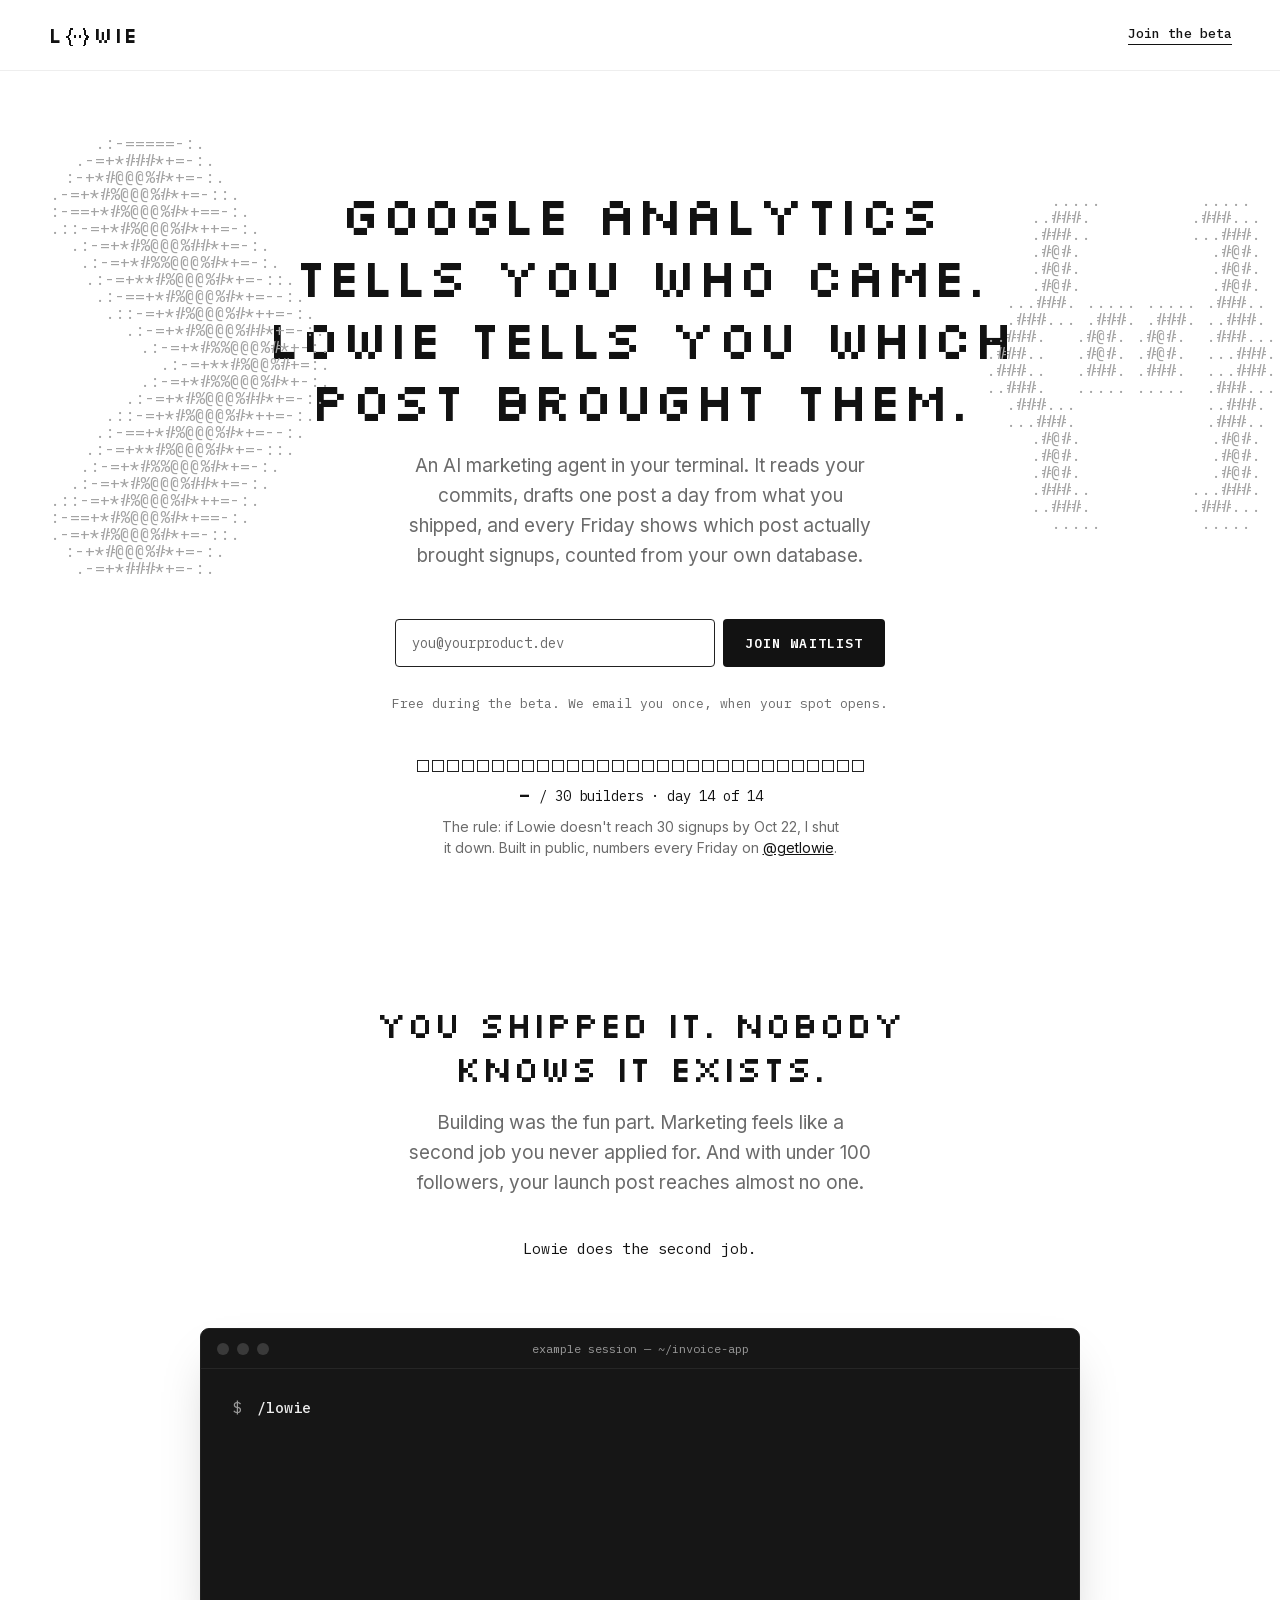
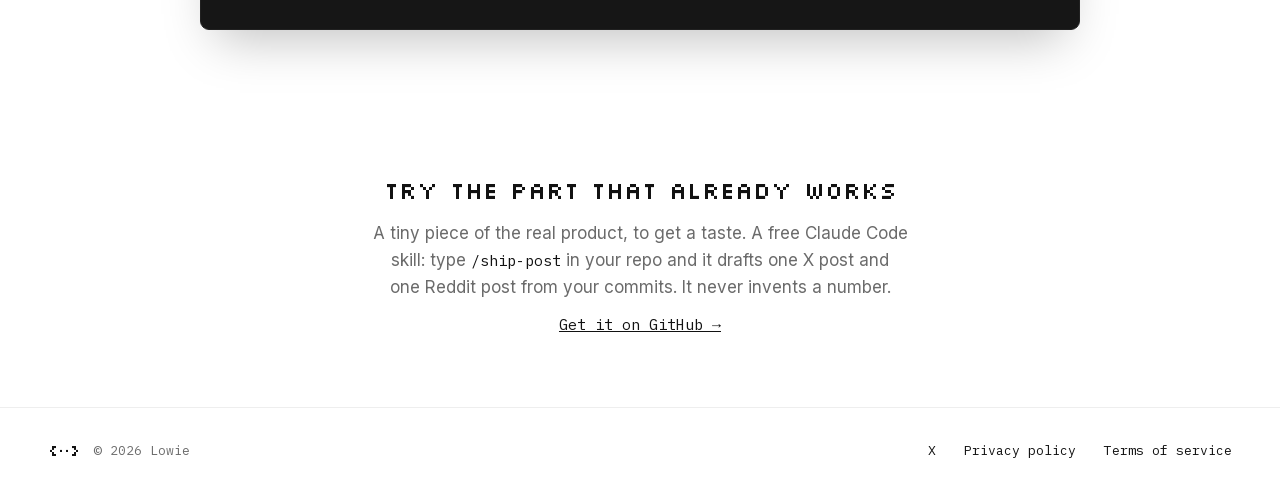
==== commit cfb211b9: "Test anchored headline (Google Analytics comparison) Co-Authored-By: Claude Opus 5.5 <noreply@anthro" ====
--- a/index.html
+++ b/index.html
@@ -195,8 +195,8 @@
 .-=+*###*+=-:.</pre>
 <pre class="ascii right" id="ascii-face" aria-hidden="true"></pre>
 
-  <h1>The AI marketing agent that reads your commits.</h1>
-  <p class="sub">Every day: one post from what you shipped. Every Friday: which post actually brought signups, counted from your own database. All from your terminal.</p>
+  <h1>Google Analytics tells you who came. Lowie tells you which post brought them.</h1>
+  <p class="sub">An AI marketing agent in your terminal. It reads your commits, drafts one post a day from what you shipped, and every Friday shows which post actually brought signups, counted from your own database.</p>
 
   <div id="join">
     <form id="f" novalidate>
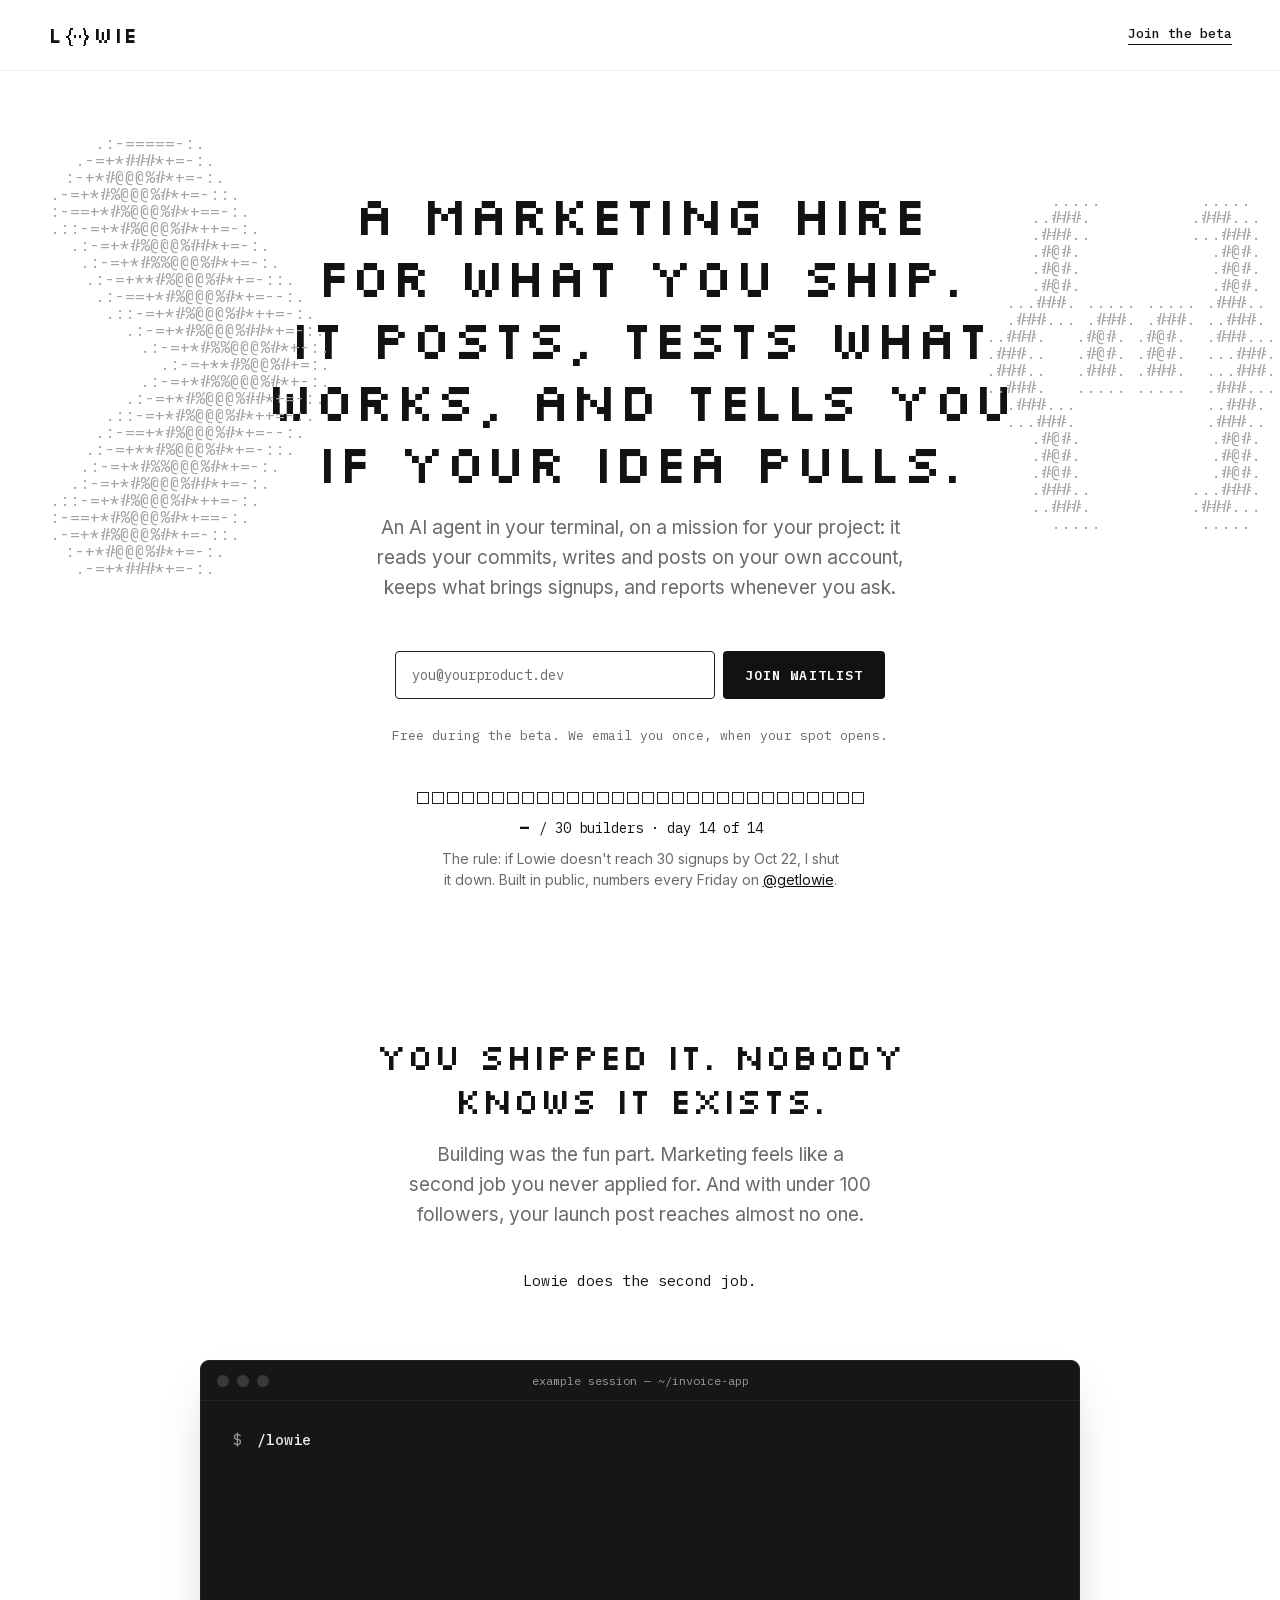
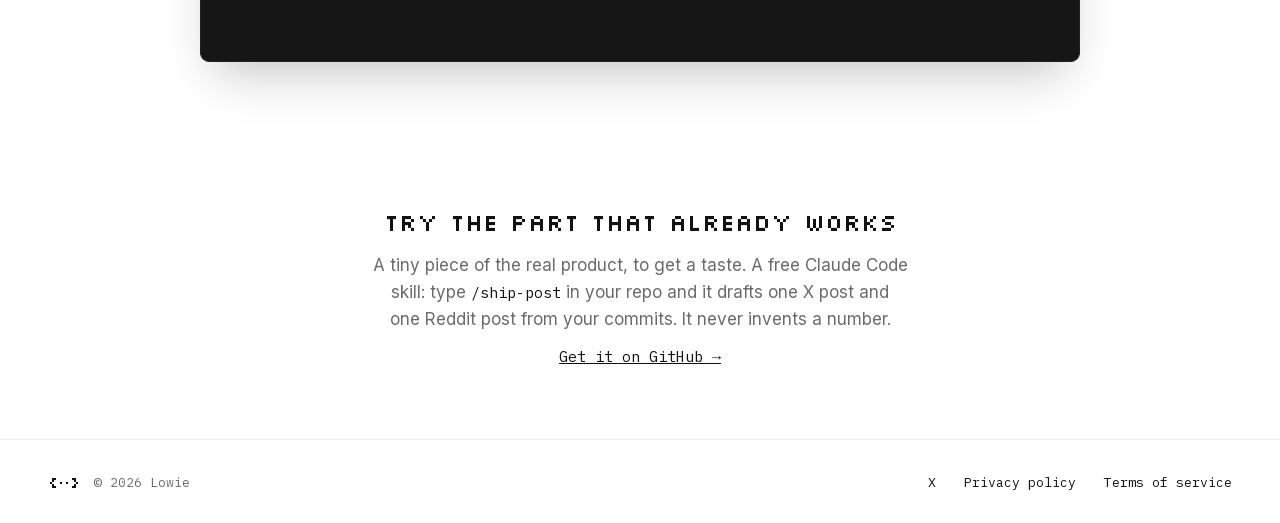
==== commit 90c2f70d: "Headline: a marketing hire for what you ship Co-Authored-By: Claude Opus 5.5 <noreply@anthropic.com>" ====
--- a/index.html
+++ b/index.html
@@ -195,8 +195,8 @@
 .-=+*###*+=-:.</pre>
 <pre class="ascii right" id="ascii-face" aria-hidden="true"></pre>
 
-  <h1>Google Analytics tells you who came. Lowie tells you which post brought them.</h1>
-  <p class="sub">An AI marketing agent in your terminal. It reads your commits, drafts one post a day from what you shipped, and every Friday shows which post actually brought signups, counted from your own database.</p>
+  <h1>A marketing hire for what you ship. It posts, tests what works, and tells you if your idea pulls.</h1>
+  <p class="sub">An AI agent in your terminal, on a mission for your project: it reads your commits, writes and posts on your own account, keeps what brings signups, and reports whenever you ask.</p>
 
   <div id="join">
     <form id="f" novalidate>
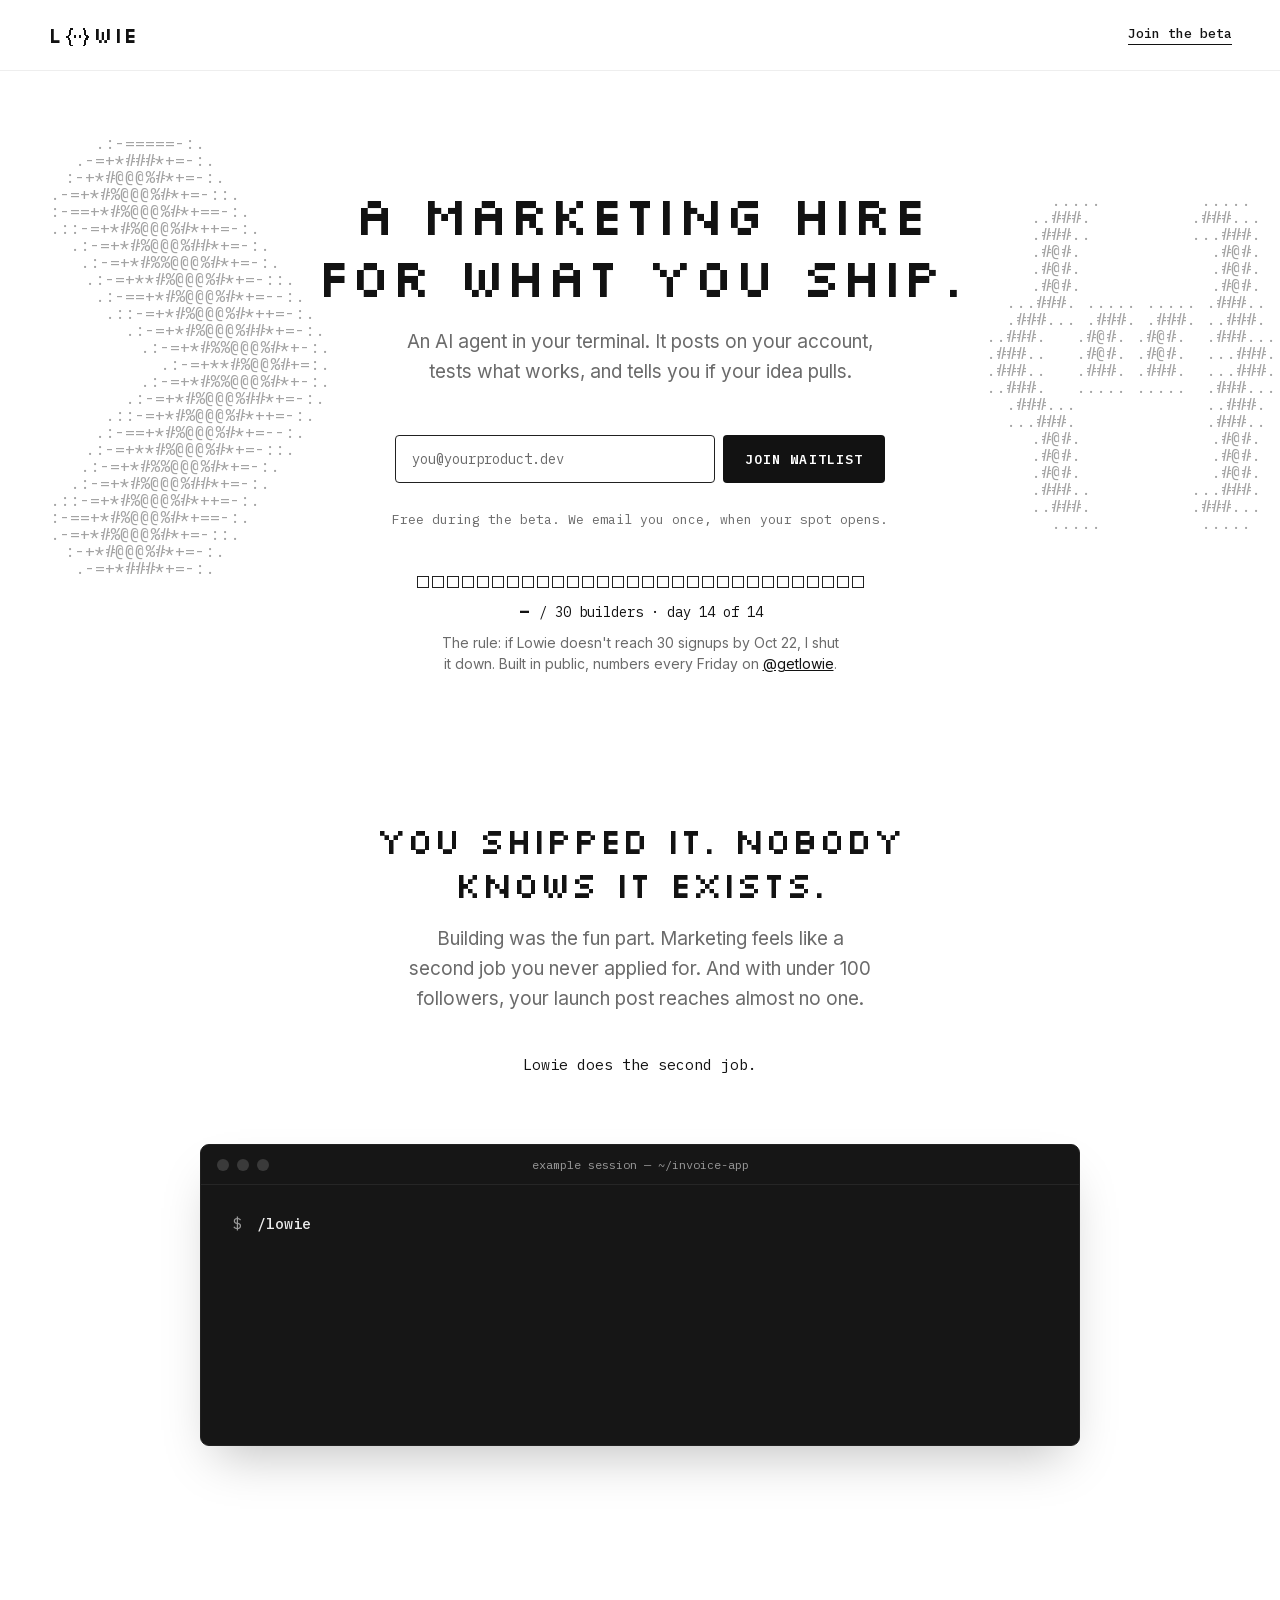
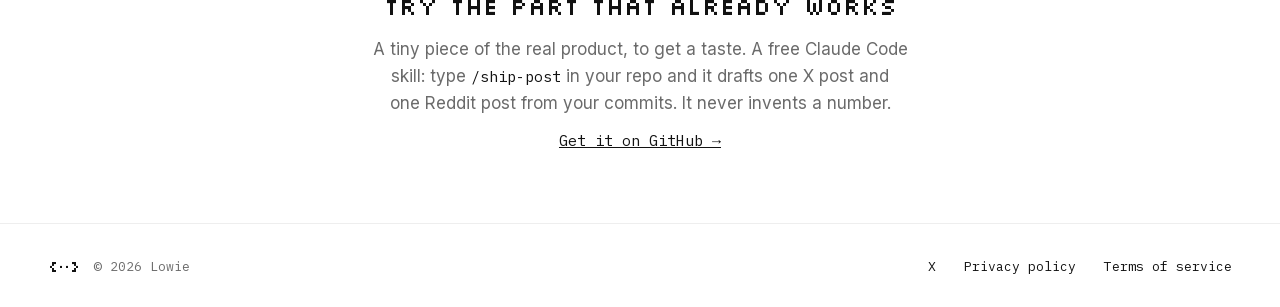
==== commit 68787599: "Shorten headline Co-Authored-By: Claude Opus 5.5 <noreply@anthropic.com>" ====
--- a/index.html
+++ b/index.html
@@ -195,8 +195,8 @@
 .-=+*###*+=-:.</pre>
 <pre class="ascii right" id="ascii-face" aria-hidden="true"></pre>
 
-  <h1>A marketing hire for what you ship. It posts, tests what works, and tells you if your idea pulls.</h1>
-  <p class="sub">An AI agent in your terminal, on a mission for your project: it reads your commits, writes and posts on your own account, keeps what brings signups, and reports whenever you ask.</p>
+  <h1>A marketing hire for what you ship.</h1>
+  <p class="sub">An AI agent in your terminal. It posts on your account, tests what works, and tells you if your idea pulls.</p>
 
   <div id="join">
     <form id="f" novalidate>
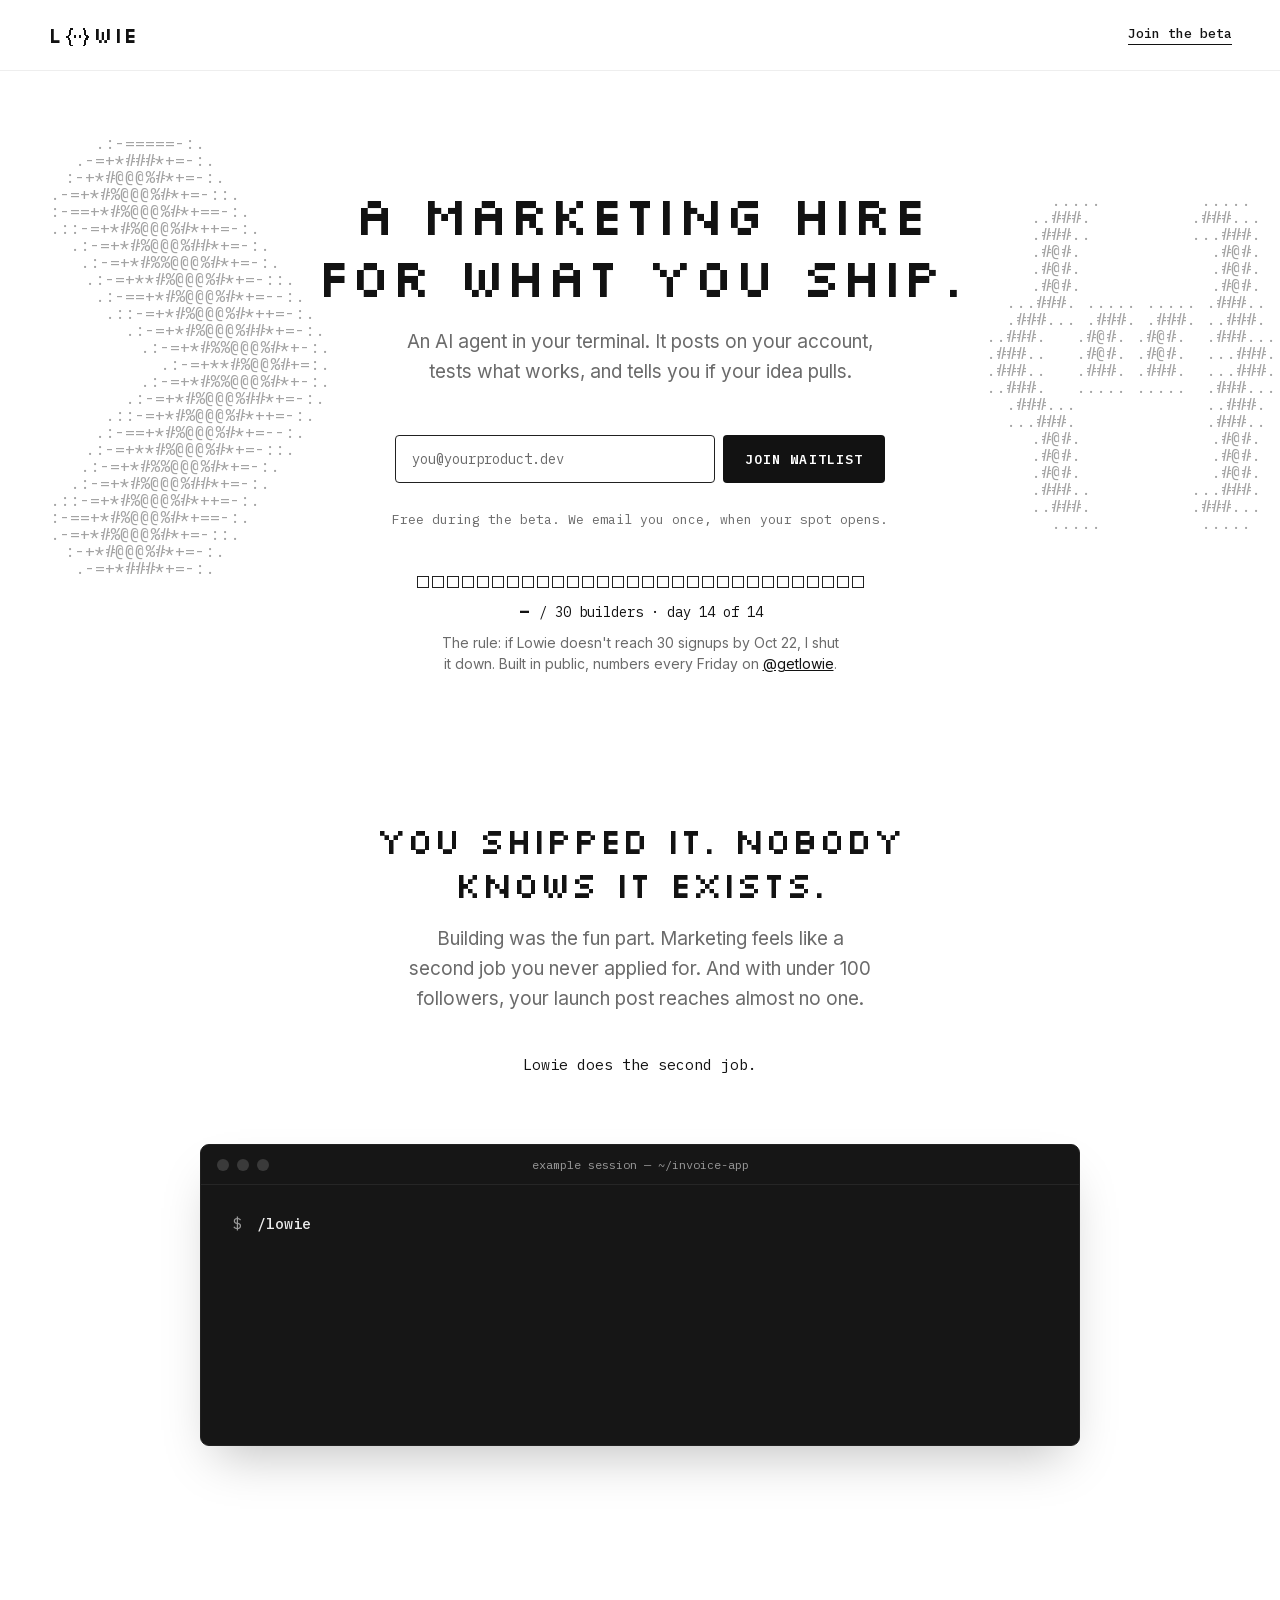
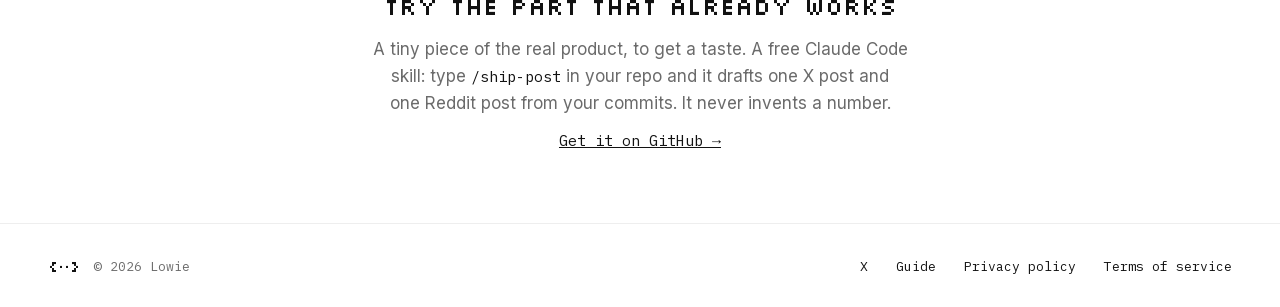
==== commit 6c55d5f0: "Add guide: market a side project from your commits Co-Authored-By: Claude Opus 5.5 <noreply@anthropi" ====
--- a/index.html
+++ b/index.html
@@ -3,16 +3,16 @@
 <head>
 <meta charset="utf-8">
 <meta name="viewport" content="width=device-width, initial-scale=1">
-<title>Lowie: the AI marketing agent that reads your commits</title>
-<meta name="description" content="Every day: one post from what you shipped. Every Friday: which post actually brought signups, counted from your own database. All from your terminal.">
-<meta property="og:title" content="Lowie: the AI marketing agent that reads your commits">
-<meta property="og:description" content="Every day: one post from what you shipped. Every Friday: which post actually brought signups.">
+<title>Lowie: a marketing hire for what you ship</title>
+<meta name="description" content="An AI agent in your terminal. It posts on your account, tests what works, and tells you if your idea pulls.">
+<meta property="og:title" content="Lowie: a marketing hire for what you ship">
+<meta property="og:description" content="An AI agent in your terminal. It posts on your account, tests what works, and tells you if your idea pulls.">
 <meta property="og:type" content="website">
 <meta property="og:url" content="https://getlowie.vercel.app/">
 <meta property="og:image" content="https://getlowie.vercel.app/og.png">
 <meta property="og:image:width" content="1200">
 <meta property="og:image:height" content="630">
-<meta property="og:image:alt" content="Lowie: the AI marketing agent that reads your commits.">
+<meta property="og:image:alt" content="Lowie: a marketing hire for what you ship.">
 <meta name="twitter:card" content="summary_large_image">
 <meta name="twitter:site" content="@getlowie">
 <meta name="twitter:image" content="https://getlowie.vercel.app/og.png">
@@ -272,6 +272,7 @@
   <div class="f-left"><span class="f-mark" aria-hidden="true">{••}</span><span>© 2026 Lowie</span></div>
   <nav class="f-links" aria-label="Footer">
     <a href="https://x.com/getlowie" target="_blank" rel="noopener">X</a>
+    <a href="/guides/market-your-side-project-from-commits">Guide</a>
     <a href="/privacy">Privacy policy</a>
     <a href="/terms">Terms of service</a>
   </nav>
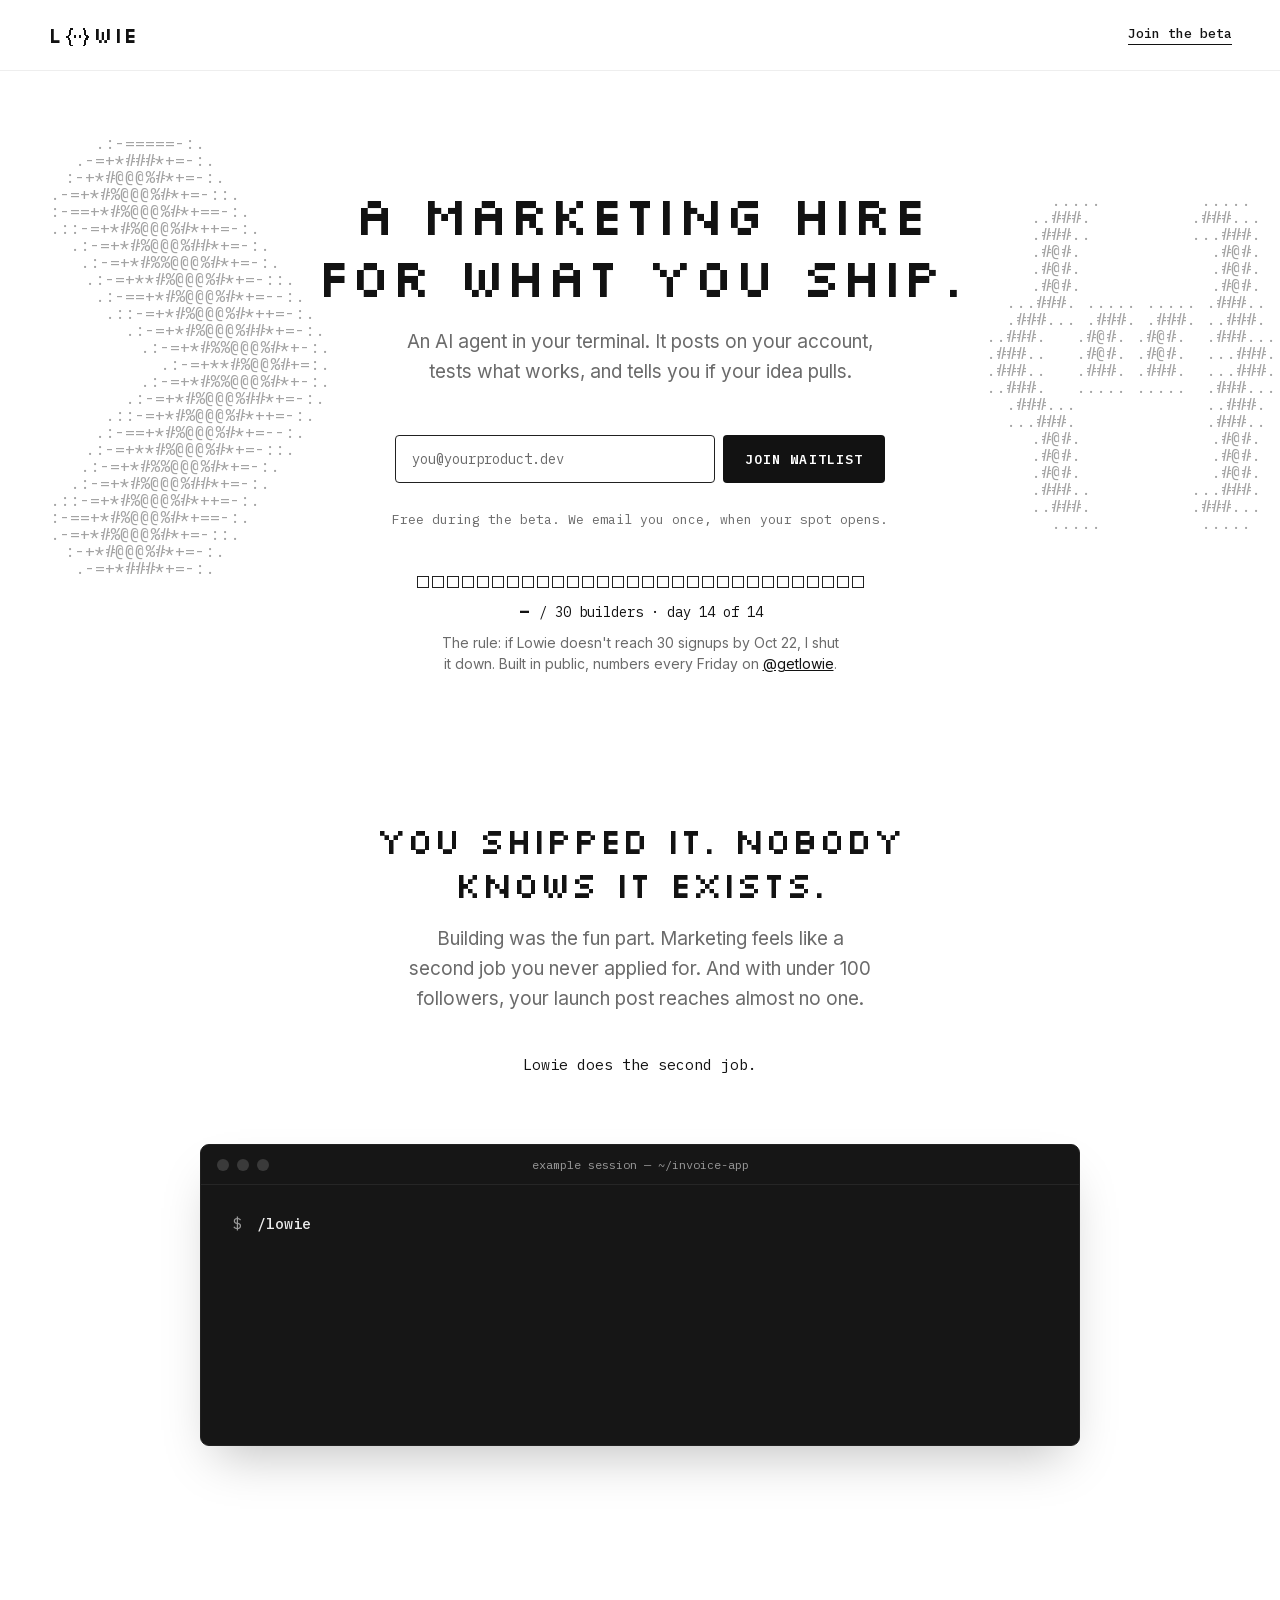
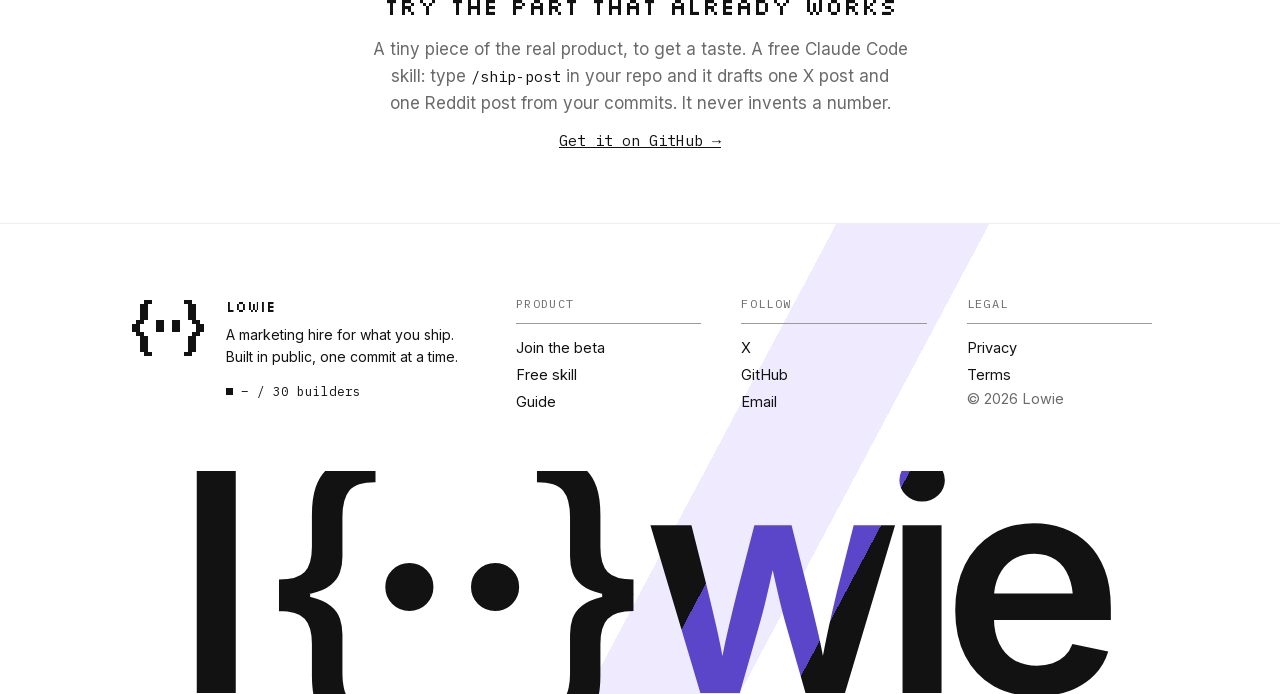
==== commit b86f2a21: "New footer: agent, live count, link columns, l{··}wie wordmark with a drifting band Co-Authored-By: " ====
--- a/index.html
+++ b/index.html
@@ -9,13 +9,13 @@
 <meta property="og:description" content="An AI agent in your terminal. It posts on your account, tests what works, and tells you if your idea pulls.">
 <meta property="og:type" content="website">
 <meta property="og:url" content="https://getlowie.vercel.app/">
-<meta property="og:image" content="https://getlowie.vercel.app/og.png">
+<meta property="og:image" content="https://getlowie.vercel.app/og-2.png">
 <meta property="og:image:width" content="1200">
 <meta property="og:image:height" content="630">
 <meta property="og:image:alt" content="Lowie: a marketing hire for what you ship.">
 <meta name="twitter:card" content="summary_large_image">
 <meta name="twitter:site" content="@getlowie">
-<meta name="twitter:image" content="https://getlowie.vercel.app/og.png">
+<meta name="twitter:image" content="https://getlowie.vercel.app/og-2.png">
 <meta name="theme-color" content="#FFFFFF">
 <link rel="apple-touch-icon" href="/apple-touch-icon.png">
 <link rel="icon" href="favicon.svg" type="image/svg+xml">
@@ -128,12 +128,6 @@
   .session.play .row.on { opacity: 1; transform: none; }
   @media (prefers-reduced-motion: reduce) { .cursor { animation: none; } }
 
-  footer { display: flex; justify-content: space-between; align-items: center; padding: 32px 48px; border-top: 1px solid var(--line); font-family: var(--mono); font-size: 13px; color: var(--muted); }
-  .f-left { display: flex; align-items: center; gap: 14px; }
-  .f-mark { font-family: var(--pixel); color: var(--ink); font-size: 16px; }
-  .f-links { display: flex; gap: 28px; }
-  .f-links a { color: var(--ink); text-decoration: none; }
-  .f-links a:hover { text-decoration: underline; text-underline-offset: 3px; }
 
   @media (max-width: 1100px) { .ascii { display: none; } }
   @media (max-width: 640px) {
@@ -151,9 +145,32 @@
     .row > :nth-child(2):not(.cursor) { flex: 1 1 0; min-width: 0; }
     .row > :nth-child(3) { flex-basis: 100%; padding-left: 20px; }
     .row b { width: 12px; }
-    footer { flex-direction: column; align-items: flex-start; gap: 16px; padding: 24px 16px; }
-    .f-links { flex-wrap: wrap; gap: 16px 24px; }
-  }
+  }
+
+  /* Footer: crisp lavender band that drifts and leans toward the pointer; giant l{··}wie wordmark, bottom-cropped */
+  .lf { position: relative; overflow: hidden; isolation: isolate; container-type: inline-size; border-top: 1px solid var(--line); background: var(--bg); color: var(--ink); font-family: var(--sans); --b: 58%; }
+  .lf a { color: inherit; text-decoration: none; }
+  .lf ul { list-style: none; margin: 0; padding: 0; }
+  .lf-band { position: absolute; inset: 0; z-index: 0; pointer-events: none; opacity: .75; background: linear-gradient(118deg, transparent calc(var(--b) - 5%), var(--lavender) calc(var(--b) - 5%), var(--lavender) calc(var(--b) + 5%), transparent calc(var(--b) + 5%)); }
+  .lf-in { position: relative; z-index: 2; max-width: 1120px; margin: 0 auto; padding: 72px 48px 0; display: grid; grid-template-columns: minmax(0, 1.5fr) repeat(3, minmax(0, .8fr)); gap: 40px; }
+  .lf-agent { display: flex; gap: 18px; align-items: flex-start; }
+  .lf-agent svg { flex-shrink: 0; }
+  .lf-txt { font-size: 14px; line-height: 22px; }
+  .lf-txt b { display: block; font-family: var(--pixel); font-weight: 400; font-size: 15px; margin-bottom: 6px; }
+  .lf-count { font-family: var(--mono); font-size: 12.5px; margin-top: 12px; display: flex; align-items: center; gap: 8px; }
+  .lf-dot { display: inline-block; width: 7px; height: 7px; background: currentColor; animation: lf-blink 1.6s steps(1) infinite; }
+  @keyframes lf-blink { 50% { opacity: 0; } }
+  .lf-label { font-family: var(--mono); font-size: 12px; letter-spacing: .12em; text-transform: uppercase; color: var(--muted); padding-bottom: 12px; margin: 0 0 10px; border-bottom: 1px solid #9a9a9a; }
+  .lf-links a { display: inline-block; padding: 5px 0; font-size: 14.5px; transition: transform .3s cubic-bezier(.2,.8,.2,1), color .2s; }
+  .lf-links a:hover { transform: translateX(6px); color: #5b46c9; }
+  .lf-copy { font-size: 14.5px; color: var(--muted); }
+  .lf-word { position: relative; z-index: 1; overflow: hidden; margin-top: 56px; height: 17.5cqw; }
+  .lf-word-in { font-family: var(--sans); font-weight: 600; font-size: 24cqw; line-height: 1; letter-spacing: -.065em; white-space: nowrap; text-align: center; transform: translateY(-14%); user-select: none; color: transparent; -webkit-background-clip: text; background-clip: text; background-image: linear-gradient(118deg, var(--ink) calc(var(--b) - 5%), #5b46c9 calc(var(--b) - 5%), #5b46c9 calc(var(--b) + 5%), var(--ink) calc(var(--b) + 5%)); }
+  .lf-wb { font-weight: 500; } .lf-wb1 { margin-left: .07em; margin-right: -.03em; } .lf-wb2 { margin-left: -.03em; margin-right: .03em; }
+  .lf-we { letter-spacing: -.04em; margin: 0 -.01em; font-weight: 800; }
+  @container (max-width: 760px) { .lf-in { grid-template-columns: 1fr 1fr; } .lf-in > :first-child { grid-column: 1 / -1; } }
+  @media (max-width: 640px) { .lf-in { padding: 48px 16px 0; gap: 32px 24px; } .lf-word { margin-top: 40px; } }
+  @media (prefers-reduced-motion: reduce) { .lf-dot { animation: none; } .lf-links a { transition: none; } }
 </style>
 <script defer src="/_vercel/insights/script.js"></script>
 </head>
@@ -268,14 +285,19 @@
 </section>
 </main>
 
-<footer>
-  <div class="f-left"><span class="f-mark" aria-hidden="true">{••}</span><span>© 2026 Lowie</span></div>
-  <nav class="f-links" aria-label="Footer">
-    <a href="https://x.com/getlowie" target="_blank" rel="noopener">X</a>
-    <a href="/guides/market-your-side-project-from-commits">Guide</a>
-    <a href="/privacy">Privacy policy</a>
-    <a href="/terms">Terms of service</a>
-  </nav>
+<footer class="lf">
+  <div class="lf-band" aria-hidden="true"></div>
+  <div class="lf-in">
+    <div class="lf-agent">
+      <svg id="lf-face" width="80" height="64" viewBox="0 0 20 16" shape-rendering="crispEdges" aria-hidden="true"></svg>
+      <div class="lf-txt"><b>Lowie</b>A marketing hire for what you ship. Built in public, one commit at a time.
+        <p class="lf-count"><i class="lf-dot" aria-hidden="true"></i><span><span id="lf-n">–</span> / 30 builders</span></p></div>
+    </div>
+    <nav aria-label="Product"><p class="lf-label">Product</p><ul class="lf-links"><li><a href="#join">Join the beta</a></li><li><a href="https://github.com/thiguillaumat-art/lowie/tree/main/skill/ship-post" target="_blank" rel="noopener">Free skill</a></li><li><a href="/guides/market-your-side-project-from-commits">Guide</a></li></ul></nav>
+    <nav aria-label="Follow"><p class="lf-label">Follow</p><ul class="lf-links"><li><a href="https://x.com/getlowie" target="_blank" rel="noopener">X</a></li><li><a href="https://github.com/thiguillaumat-art/lowie" target="_blank" rel="noopener">GitHub</a></li><li><a href="mailto:hello.getlowie@gmail.com">Email</a></li></ul></nav>
+    <nav aria-label="Legal"><p class="lf-label">Legal</p><ul class="lf-links"><li><a href="/privacy">Privacy</a></li><li><a href="/terms">Terms</a></li><li><span class="lf-copy">© 2026 Lowie</span></li></ul></nav>
+  </div>
+  <div class="lf-word" aria-hidden="true"><div class="lf-word-in">l<span class="lf-wb lf-wb1">{</span><span class="lf-we">··</span><span class="lf-wb lf-wb2">}</span>wie</div></div>
 </footer>
 
 <script>
@@ -458,5 +480,33 @@
     catch { btn.disabled = false; status.className = "status err"; status.textContent = "Couldn't send that. Try again."; }
   });
 </script>
+<script>
+(() => {
+  const root = document.querySelector(".lf"); if (!root) return;
+  const still = matchMedia("(prefers-reduced-motion: reduce)").matches;
+  // the agent: same grid as the logo, eyes follow the pointer, blinks
+  const LB = [[4,1,2,1],[3,2,2,4],[2,6,2,1],[1,7,2,2],[2,9,2,1],[3,10,2,4],[4,14,2,1]];
+  const rc = (x,y,w,h) => `<rect x="${x}" y="${y}" width="${w}" height="${h}" fill="#121212"/>`;
+  const svg = document.getElementById("lf-face"); let dx = 0;
+  const draw = (blink) => svg.innerHTML = LB.map(([x,y,w,h]) => rc(x,y,w,h)).join("") + LB.map(([x,y,w,h]) => rc(20-x-w,y,w,h)).join("") + (blink ? rc(7+dx,8,2,1)+rc(11+dx,8,2,1) : rc(7+dx,6,2,3)+rc(11+dx,6,2,3));
+  draw(false);
+  addEventListener("pointermove", e => { const n = Math.max(-1, Math.min(1, Math.round((e.clientX / innerWidth - .5) * 2))); if (n !== dx) { dx = n; draw(false); } }, { passive: true });
+  if (!still) setInterval(() => { draw(true); setTimeout(() => draw(false), 140); }, 4200);
+  // live count (same public function as the hero counter)
+  fetch(SUPABASE_URL + "/rest/v1/rpc/waitlist_count", { method: "POST", headers: { apikey: KEY, "Content-Type": "application/json" }, body: "{}" })
+    .then(r => r.json()).then(n => { if (Number.isFinite(n)) document.getElementById("lf-n").textContent = n; }).catch(() => {});
+  // the band: slow drift, leans toward the pointer, runs only while visible
+  if (still) return;
+  let b = 58, u = .5, inside = false, last = performance.now(), raf = 0, on = false;
+  root.addEventListener("pointermove", e => { const r = root.getBoundingClientRect(); u = (e.clientX - r.left) / r.width; inside = true; });
+  root.addEventListener("pointerleave", () => inside = false);
+  const tick = now => { const dt = Math.min(.1, (now - last) / 1000); last = now; const t = now / 1000;
+    const idle = 58 + 9 * (.7 * Math.sin(t * .21) + .3 * Math.sin(t * .077 + 1.3));
+    const target = inside ? (30 + 52 * u) * .75 + idle * .25 : idle;
+    b = target + (b - target) * Math.pow(1 - .035, dt * 60);
+    root.style.setProperty("--b", b.toFixed(2) + "%"); raf = requestAnimationFrame(tick); };
+  new IntersectionObserver(([e]) => { if (e.isIntersecting && !on) { on = true; last = performance.now(); raf = requestAnimationFrame(tick); } else if (!e.isIntersecting && on) { on = false; cancelAnimationFrame(raf); } }).observe(root);
+})();
+</script>
 </body>
 </html>
